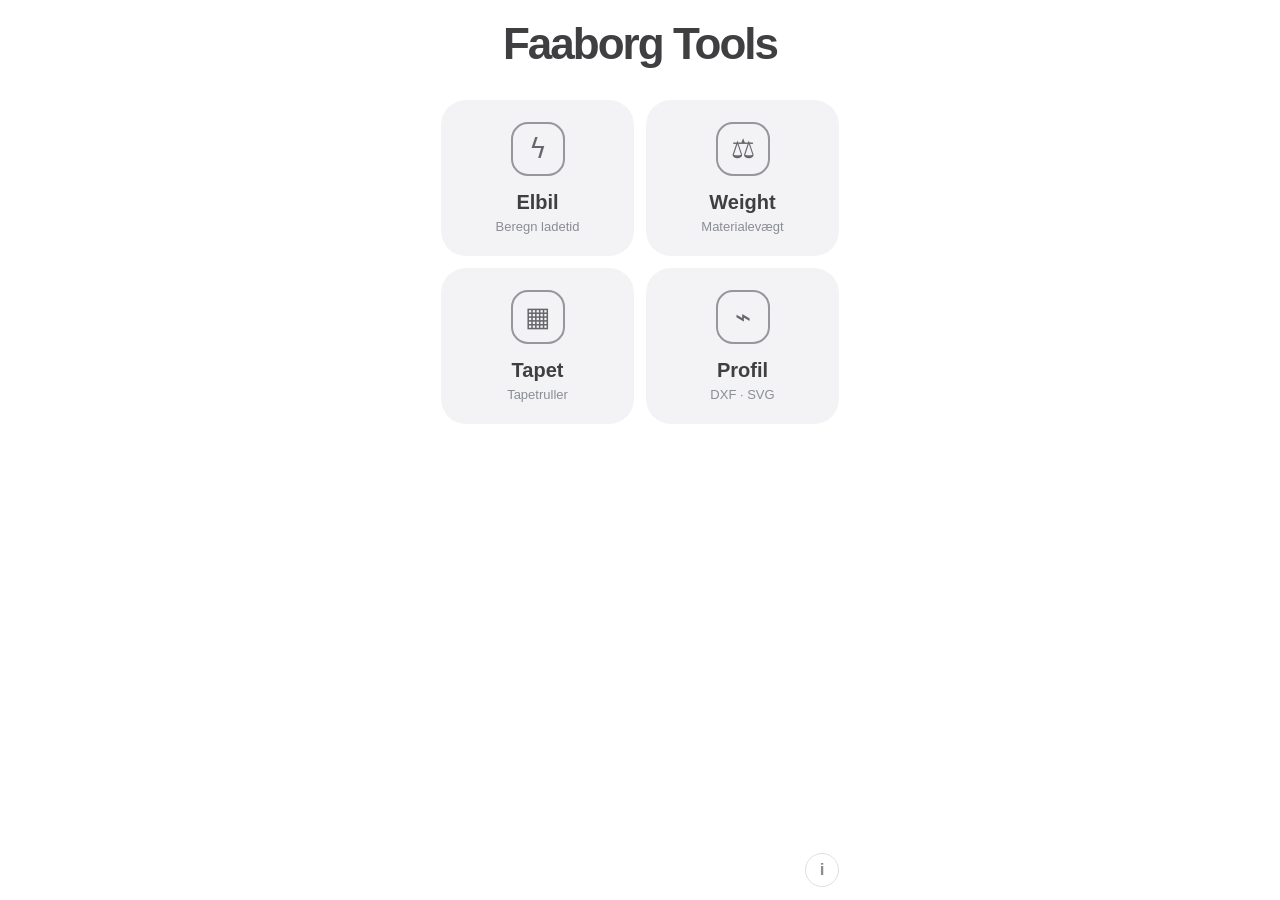
==== index.html @ 14fbc1d9 "Update index.html" ====
<!doctype html>
<html lang="da">
<head>
<meta charset="utf-8">
<meta name="viewport" content="width=device-width,initial-scale=1,viewport-fit=cover">
<meta name="theme-color" content="#ffffff">
<meta name="apple-mobile-web-app-capable" content="yes">
<meta name="apple-mobile-web-app-status-bar-style" content="default">
<meta name="apple-mobile-web-app-title" content="Faaborg Tools">
<link rel="manifest" href="./manifest.webmanifest">
<link rel="apple-touch-icon" href="./icons/icon-192.png">
<link rel="stylesheet" href="./assets/faaborg.css">
<title>Faaborg Tools</title>
<style>
.ft-home-header{margin-bottom:34px}
</style>
</head>
<body>
<main class="ft-app">
  <header class="ft-home-header">
    <h1 class="ft-home-title">Faaborg Tools</h1>
  </header>

  <section class="ft-grid">
    <a class="ft-tool" href="./elbil/">
      <div class="ft-tool-symbol">ϟ</div>
      <div class="ft-tool-name">Elbil</div>
      <div class="ft-tool-description">Beregn ladetid</div>
    </a>

    <a class="ft-tool" href="./weight/">
      <div class="ft-tool-symbol">⚖︎</div>
      <div class="ft-tool-name">Weight</div>
      <div class="ft-tool-description">Materialevægt</div>
    </a>

    <a class="ft-tool" href="./tapet/">
      <div class="ft-tool-symbol">▦</div>
      <div class="ft-tool-name">Tapet</div>
      <div class="ft-tool-description">Tapetruller</div>
    </a>

    <a class="ft-tool" href="./profil/">
      <div class="ft-tool-symbol">⌁</div>
      <div class="ft-tool-name">Profil</div>
      <div class="ft-tool-description">DXF · SVG</div>
    </a>
  </section>
</main>

<button class="ft-info" id="infoButton" type="button" aria-label="Information">i</button>

<dialog class="ft-dialog" id="infoDialog">
  <h2>Faaborg Tools</h2>
  <p>En samling fokuserede værktøjer udviklet til iPhone og computer.</p>
  <p>Version 1.1<br>Designed by Søren Faaborg</p>
  <button id="closeInfo" type="button">Luk</button>
</dialog>

<script src="./assets/faaborg.js"></script>
<script>
FaaborgTools.bindInfoDialog();
FaaborgTools.registerServiceWorker('./sw.js');
</script>
</body>
</html>
---- assets/faaborg.css ----
:root{
  --ft-bg:#ffffff;
  --ft-text:#3f3f42;
  --ft-muted:#8a8d93;
  --ft-card:#f3f3f5;
  --ft-line:#dedee3;
  --ft-active:#454548;
  --ft-radius:22px;
  --ft-gap:12px;
  --ft-max-width:430px;
}
*{box-sizing:border-box;-webkit-tap-highlight-color:transparent}
html,body{margin:0;min-height:100%;background:var(--ft-bg)}
body{
  color:var(--ft-text);
  font-family:-apple-system,BlinkMacSystemFont,"SF Pro Display","Segoe UI",sans-serif;
}
button,input,select{font:inherit;color:inherit}
.ft-app{
  width:min(100%,var(--ft-max-width));
  min-height:100dvh;
  margin:0 auto;
  padding:calc(env(safe-area-inset-top) + 22px) 16px calc(env(safe-area-inset-bottom) + 62px);
  position:relative;
}
.ft-result{text-align:center;padding:0 0 16px}
.ft-result-label{
  min-height:18px;
  color:var(--ft-muted);
  font-size:13px;
  font-weight:650;
  letter-spacing:.02em;
  text-transform:uppercase;
}
.ft-result-number{
  margin-top:4px;
  font-size:clamp(64px,19vw,92px);
  line-height:.94;
  font-weight:500;
  letter-spacing:-.065em;
  font-variant-numeric:tabular-nums;
}
.ft-result-unit{
  margin-top:5px;
  color:var(--ft-muted);
  font-size:18px;
  font-weight:600;
}
.ft-status{
  min-height:18px;
  margin-top:8px;
  color:var(--ft-muted);
  font-size:13px;
}
.ft-grid{
  display:grid;
  grid-template-columns:repeat(2,minmax(0,1fr));
  gap:var(--ft-gap);
}
.ft-card{
  min-width:0;
  min-height:88px;
  padding:11px 10px 9px;
  border-radius:var(--ft-radius);
  background:var(--ft-card);
  display:flex;
  flex-direction:column;
  align-items:center;
  justify-content:center;
  text-align:center;
}
.ft-card--wide{grid-column:1/-1}
.ft-label{
  display:block;
  margin-bottom:3px;
  color:var(--ft-muted);
  font-size:12px;
  font-weight:650;
}
.ft-input-line{
  width:100%;
  display:flex;
  align-items:baseline;
  justify-content:center;
}
.ft-input{
  width:100%;
  min-width:0;
  height:42px;
  padding:0;
  border:0;
  outline:0;
  background:transparent;
  text-align:center;
  font-size:28px;
  font-weight:500;
  font-variant-numeric:tabular-nums;
  -moz-appearance:textfield;
}
.ft-input::-webkit-outer-spin-button,
.ft-input::-webkit-inner-spin-button{-webkit-appearance:none;margin:0}
.ft-unit{
  flex:0 0 auto;
  margin-left:4px;
  color:var(--ft-muted);
  font-size:13px;
  font-weight:650;
}
.ft-select{
  width:100%;
  height:42px;
  border:0;
  outline:0;
  background:transparent;
  text-align:center;
  text-align-last:center;
  font-size:17px;
  font-weight:650;
  appearance:none;
  -webkit-appearance:none;
}
.ft-segmented{
  display:grid;
  gap:6px;
  margin-bottom:var(--ft-gap);
}
.ft-segmented button{
  min-width:0;
  height:42px;
  border:0;
  border-radius:13px;
  background:var(--ft-card);
  font-size:12px;
  font-weight:650;
}
.ft-segmented button.is-active{
  background:var(--ft-active);
  color:#fff;
}
.ft-info{
  position:fixed;
  right:max(16px,calc((100vw - var(--ft-max-width))/2 + 16px));
  bottom:calc(env(safe-area-inset-bottom) + 13px);
  width:34px;
  height:34px;
  padding:0;
  border:1px solid var(--ft-line);
  border-radius:50%;
  background:#fff;
  color:var(--ft-muted);
  font-size:17px;
  font-weight:650;
}
.ft-dialog{
  width:min(calc(100% - 32px),390px);
  border:0;
  border-radius:22px;
  padding:22px;
  color:var(--ft-text);
  box-shadow:0 18px 60px rgba(0,0,0,.2);
}
.ft-dialog::backdrop{background:rgba(0,0,0,.22)}
.ft-dialog h2{margin:0 0 12px;font-size:23px}
.ft-dialog p{margin:0 0 11px;color:#66666a;font-size:14px;line-height:1.45}
.ft-dialog button{
  width:100%;
  height:45px;
  margin-top:7px;
  border:0;
  border-radius:13px;
  background:var(--ft-active);
  color:#fff;
  font-weight:650;
}
.ft-home-header{text-align:center;margin-bottom:30px}
.ft-home-title{
  margin:0;
  font-size:44px;
  line-height:1;
  font-weight:700;
  letter-spacing:-.045em;
}
.ft-home-subtitle{margin-top:10px;color:var(--ft-muted);font-size:17px}
.ft-tool{
  min-height:156px;
  padding:18px 12px;
  border-radius:25px;
  background:var(--ft-card);
  color:var(--ft-text);
  text-decoration:none;
  display:flex;
  flex-direction:column;
  align-items:center;
  justify-content:center;
  text-align:center;
  transition:transform .12s ease,filter .12s ease;
}
.ft-tool:active{transform:scale(.97);filter:brightness(.98)}
.ft-tool-symbol{
  width:54px;
  height:54px;
  margin-bottom:15px;
  border:2px solid #96969c;
  border-radius:17px;
  display:grid;
  place-items:center;
  color:#66666b;
  font-size:27px;
  line-height:1;
}
.ft-tool-name{font-size:20px;font-weight:650}
.ft-tool-description{margin-top:5px;color:var(--ft-muted);font-size:13px}
@media(max-height:700px){
  .ft-app{padding-top:calc(env(safe-area-inset-top) + 10px)}
  .ft-result{padding-bottom:10px}
  .ft-result-number{font-size:58px}
  .ft-card{min-height:76px;padding:7px 9px 5px}
  .ft-input{height:38px;font-size:25px}
  .ft-home-header{margin-bottom:20px}
  .ft-home-title{font-size:37px}
  .ft-tool{min-height:128px}
}
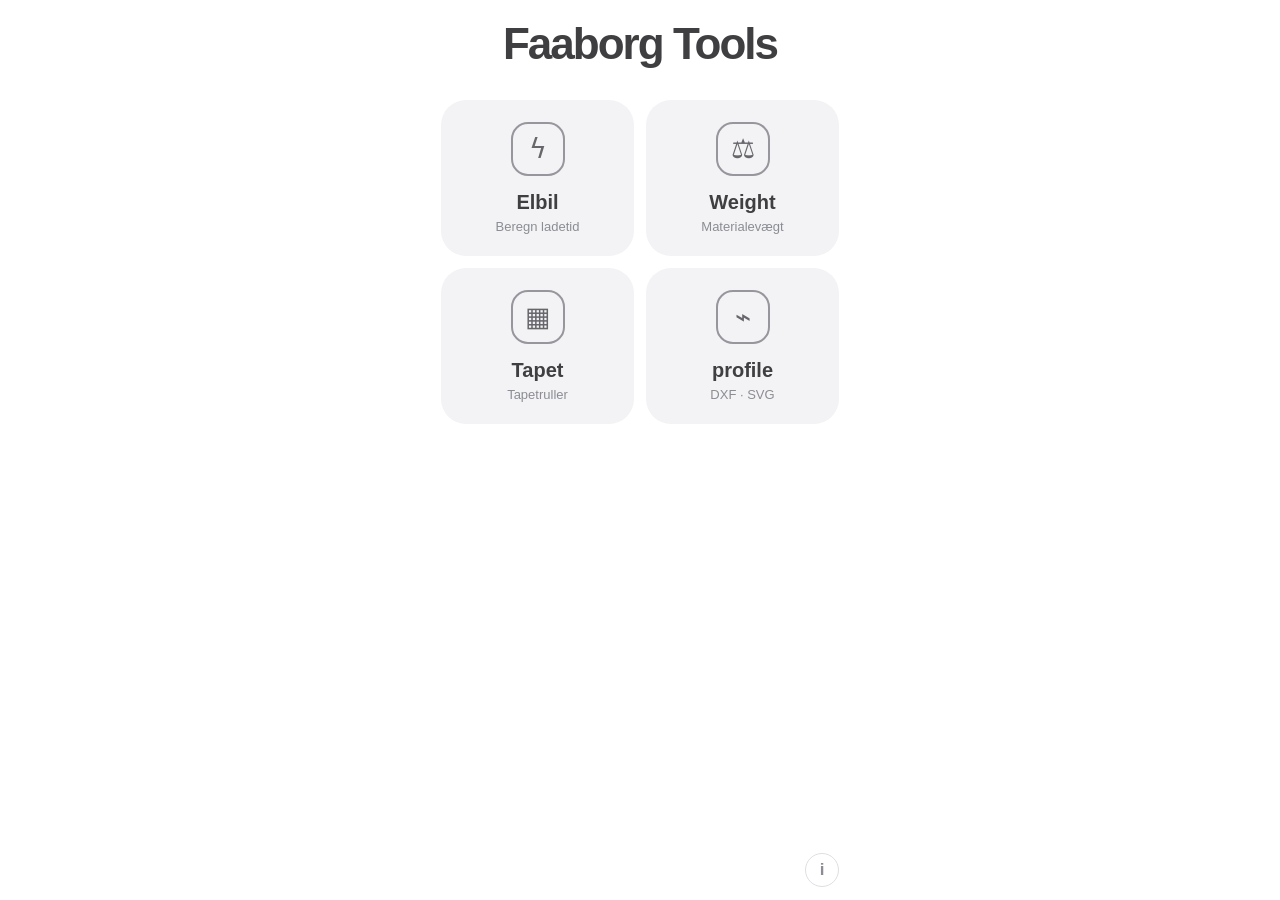
==== commit c5eab85a: "Rename profile folder and update homepage link" ====
--- a/index.html
+++ b/index.html
@@ -40,9 +40,9 @@
       <div class="ft-tool-description">Tapetruller</div>
     </a>
 
-    <a class="ft-tool" href="./profil/">
+    <a class="ft-tool" href="./profile/">
       <div class="ft-tool-symbol">⌁</div>
-      <div class="ft-tool-name">Profil</div>
+      <div class="ft-tool-name">profile</div>
       <div class="ft-tool-description">DXF · SVG</div>
     </a>
   </section>
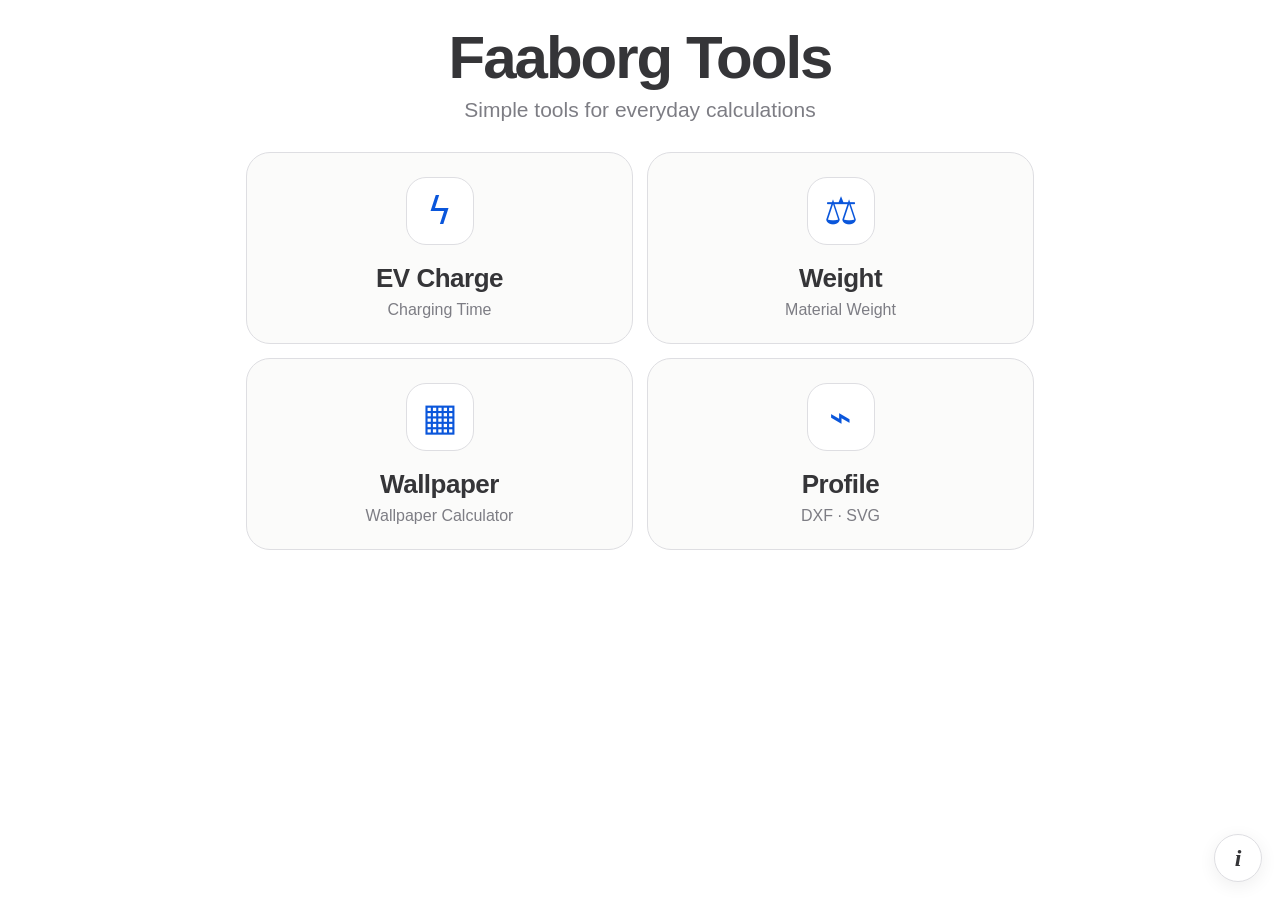
==== commit 55242441: "Rename app folders and update home page" ====
--- a/index.html
+++ b/index.html
@@ -1,5 +1,5 @@
 <!doctype html>
-<html lang="da">
+<html lang="en">
 <head>
 <meta charset="utf-8">
 <meta name="viewport" content="width=device-width,initial-scale=1,viewport-fit=cover">
@@ -9,40 +9,207 @@
 <meta name="apple-mobile-web-app-title" content="Faaborg Tools">
 <link rel="manifest" href="./manifest.webmanifest">
 <link rel="apple-touch-icon" href="./icons/icon-192.png">
-<link rel="stylesheet" href="./assets/faaborg.css">
 <title>Faaborg Tools</title>
+
 <style>
-.ft-home-header{margin-bottom:34px}
+:root{
+  --bg:#ffffff;
+  --panel:#f7f7f5;
+  --panel-2:#fbfbfa;
+  --text:#353538;
+  --muted:#7d7d84;
+  --line:#dedee2;
+  --blue:#0a56db;
+  --radius:24px;
+}
+
+*{box-sizing:border-box}
+
+html,body{
+  margin:0;
+  min-height:100%;
+  background:var(--bg);
+  color:var(--text);
+  font-family:-apple-system,BlinkMacSystemFont,"SF Pro Display","Segoe UI",sans-serif;
+}
+
+body{
+  min-height:100vh;
+  padding:
+    calc(18px + env(safe-area-inset-top))
+    0
+    calc(18px + env(safe-area-inset-bottom));
+}
+
+.ft-app{
+  width:min(100%,820px);
+  margin:0 auto;
+  padding:0 16px;
+}
+
+.ft-home-header{
+  position:relative;
+  text-align:center;
+  margin:10px 0 30px;
+}
+
+.ft-home-title{
+  margin:0;
+  font-size:clamp(40px,8vw,60px);
+  line-height:1;
+  letter-spacing:-2px;
+  font-weight:740;
+}
+
+.ft-home-subtitle{
+  margin:10px 0 0;
+  color:var(--muted);
+  font-size:clamp(16px,4vw,21px);
+}
+
+.ft-grid{
+  display:grid;
+  grid-template-columns:1fr 1fr;
+  gap:14px;
+}
+
+.ft-tool{
+  min-height:180px;
+  padding:24px 18px;
+  border:1px solid var(--line);
+  border-radius:var(--radius);
+  background:var(--panel-2);
+  color:var(--text);
+  text-decoration:none;
+  display:flex;
+  flex-direction:column;
+  align-items:center;
+  justify-content:center;
+  text-align:center;
+  transition:transform .15s ease, background .15s ease, box-shadow .15s ease;
+  -webkit-tap-highlight-color:transparent;
+}
+
+.ft-tool:active{
+  transform:scale(.985);
+  background:var(--panel);
+}
+
+.ft-tool-symbol{
+  width:68px;
+  height:68px;
+  margin-bottom:18px;
+  border-radius:20px;
+  background:#fff;
+  border:1px solid var(--line);
+  color:var(--blue);
+  display:flex;
+  align-items:center;
+  justify-content:center;
+  font-size:38px;
+  line-height:1;
+}
+
+.ft-tool-name{
+  font-size:26px;
+  font-weight:720;
+  letter-spacing:-.5px;
+}
+
+.ft-tool-description{
+  margin-top:7px;
+  color:var(--muted);
+  font-size:16px;
+}
+
+.ft-info{
+  position:fixed;
+  right:18px;
+  bottom:calc(18px + env(safe-area-inset-bottom));
+  width:48px;
+  height:48px;
+  border-radius:50%;
+  border:1px solid var(--line);
+  background:#fff;
+  color:var(--text);
+  font:italic 700 24px Georgia,serif;
+  box-shadow:0 4px 18px #0001;
+}
+
+.ft-dialog{
+  border:0;
+  border-radius:24px;
+  width:calc(100% - 32px);
+  max-width:520px;
+  padding:26px;
+}
+
+.ft-dialog::backdrop{
+  background:#0007;
+}
+
+.ft-dialog h2{
+  margin:0 0 12px;
+  font-size:28px;
+}
+
+.ft-dialog p{
+  color:#555;
+  line-height:1.5;
+}
+
+.ft-dialog button{
+  width:100%;
+  min-height:54px;
+  margin-top:12px;
+  border:0;
+  border-radius:16px;
+  background:var(--text);
+  color:#fff;
+  font-size:18px;
+  font-weight:700;
+}
+
+@media(max-width:600px){
+  .ft-app{padding:0 10px}
+  .ft-grid{gap:10px}
+  .ft-tool{min-height:155px;padding:20px 12px}
+  .ft-tool-symbol{width:58px;height:58px;font-size:32px;margin-bottom:14px}
+  .ft-tool-name{font-size:22px}
+  .ft-tool-description{font-size:14px}
+}
 </style>
 </head>
+
 <body>
 <main class="ft-app">
   <header class="ft-home-header">
     <h1 class="ft-home-title">Faaborg Tools</h1>
+    <p class="ft-home-subtitle">Simple tools for everyday calculations</p>
   </header>
 
   <section class="ft-grid">
-    <a class="ft-tool" href="./elbil/">
+    <a class="ft-tool" href="./ev-charge/">
       <div class="ft-tool-symbol">ϟ</div>
-      <div class="ft-tool-name">Elbil</div>
-      <div class="ft-tool-description">Beregn ladetid</div>
+      <div class="ft-tool-name">EV Charge</div>
+      <div class="ft-tool-description">Charging Time</div>
     </a>
 
     <a class="ft-tool" href="./weight/">
       <div class="ft-tool-symbol">⚖︎</div>
       <div class="ft-tool-name">Weight</div>
-      <div class="ft-tool-description">Materialevægt</div>
-    </a>
-
-    <a class="ft-tool" href="./tapet/">
+      <div class="ft-tool-description">Material Weight</div>
+    </a>
+
+    <a class="ft-tool" href="./wallpaper/">
       <div class="ft-tool-symbol">▦</div>
-      <div class="ft-tool-name">Tapet</div>
-      <div class="ft-tool-description">Tapetruller</div>
+      <div class="ft-tool-name">Wallpaper</div>
+      <div class="ft-tool-description">Wallpaper Calculator</div>
     </a>
 
     <a class="ft-tool" href="./profile/">
       <div class="ft-tool-symbol">⌁</div>
-      <div class="ft-tool-name">profile</div>
+      <div class="ft-tool-name">Profile</div>
       <div class="ft-tool-description">DXF · SVG</div>
     </a>
   </section>
@@ -52,15 +219,24 @@
 
 <dialog class="ft-dialog" id="infoDialog">
   <h2>Faaborg Tools</h2>
-  <p>En samling fokuserede værktøjer udviklet til iPhone og computer.</p>
-  <p>Version 1.1<br>Designed by Søren Faaborg</p>
-  <button id="closeInfo" type="button">Luk</button>
+  <p>A collection of focused tools designed for iPhone and desktop.</p>
+  <p>Version 1.2<br>Designed by Søren Faaborg</p>
+  <button id="closeInfo" type="button">Close</button>
 </dialog>
 
-<script src="./assets/faaborg.js"></script>
 <script>
-FaaborgTools.bindInfoDialog();
-FaaborgTools.registerServiceWorker('./sw.js');
+const infoButton = document.getElementById('infoButton');
+const infoDialog = document.getElementById('infoDialog');
+const closeInfo = document.getElementById('closeInfo');
+
+infoButton.addEventListener('click', () => infoDialog.showModal());
+closeInfo.addEventListener('click', () => infoDialog.close());
+
+if ('serviceWorker' in navigator) {
+  window.addEventListener('load', () => {
+    navigator.serviceWorker.register('./sw.js').catch(() => {});
+  });
+}
 </script>
 </body>
 </html>
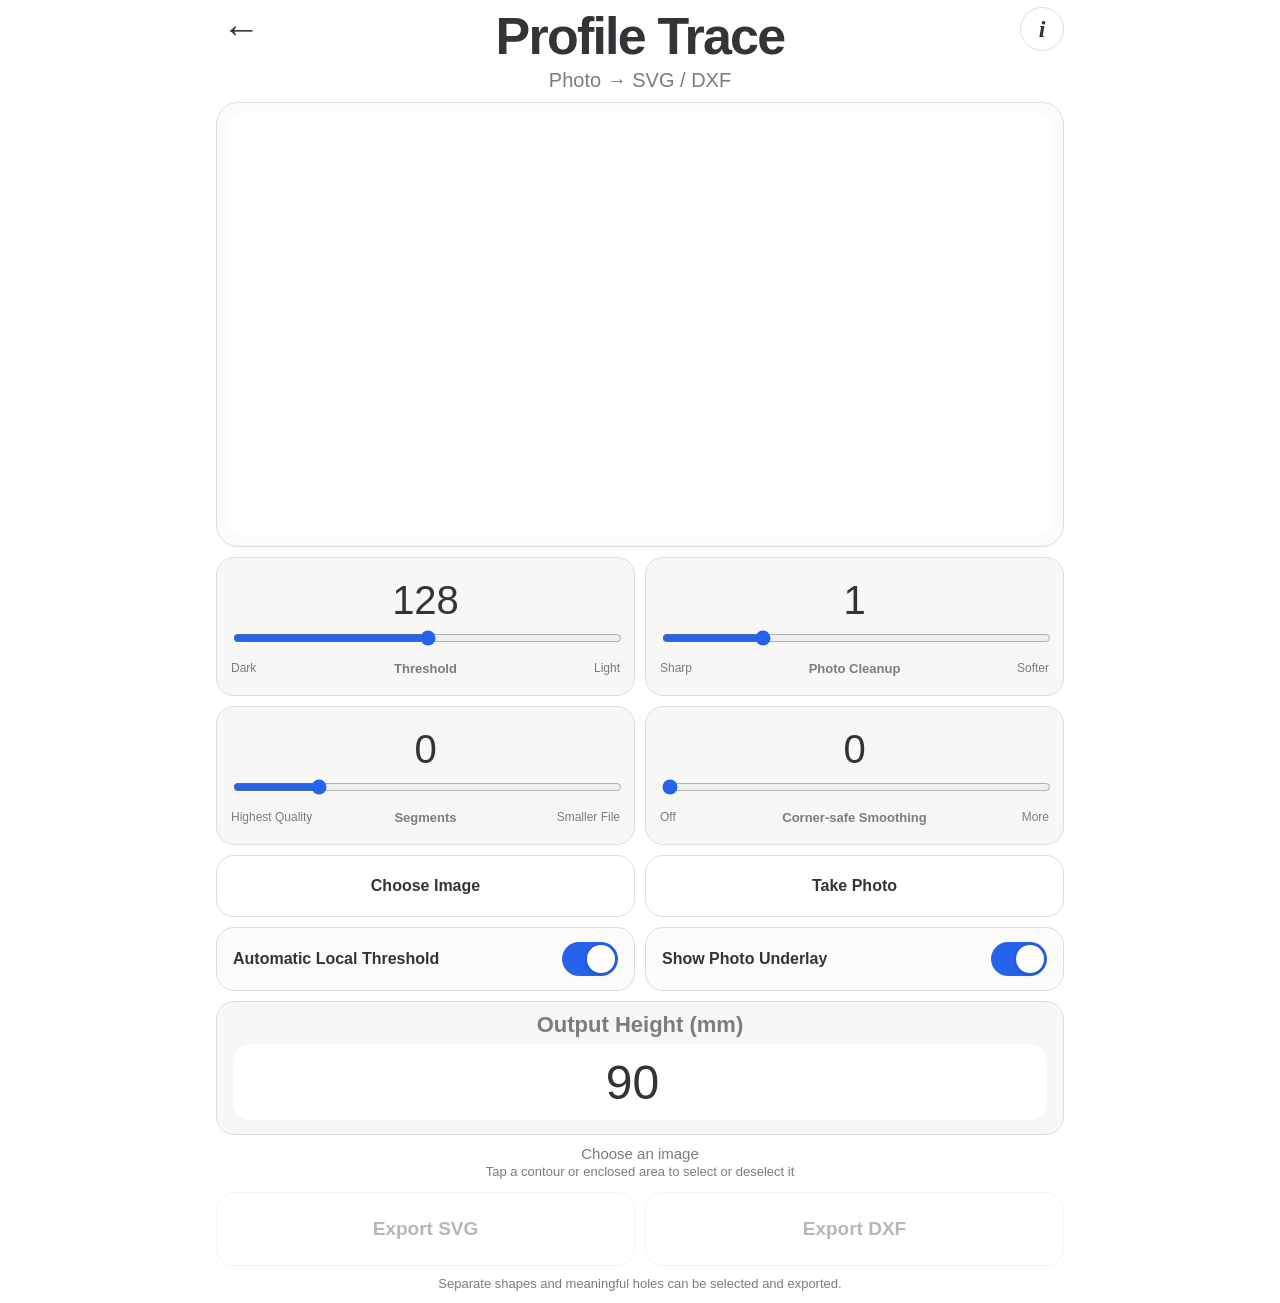
==== commit 80ec4927: "Perspective crop and new app icon" ====
--- a/index.html
+++ b/index.html
@@ -6,237 +6,817 @@
 <meta name="theme-color" content="#ffffff">
 <meta name="apple-mobile-web-app-capable" content="yes">
 <meta name="apple-mobile-web-app-status-bar-style" content="default">
-<meta name="apple-mobile-web-app-title" content="Faaborg Tools">
-<link rel="manifest" href="./manifest.webmanifest">
-<link rel="apple-touch-icon" href="./icons/icon-192.png">
-<title>Faaborg Tools</title>
-
+<meta name="apple-mobile-web-app-title" content="Profile Trace">
+<link rel="apple-touch-icon" sizes="180x180" href="apple-touch-icon.png">
+<link rel="icon" type="image/png" sizes="192x192" href="icon-192.png">
+<link rel="icon" type="image/png" sizes="512x512" href="icon-512.png">
+<link rel="manifest" href="manifest.webmanifest">
+<title>Profile Trace</title>
 <style>
-:root{
-  --bg:#ffffff;
-  --panel:#f7f7f5;
-  --panel-2:#fbfbfa;
-  --text:#353538;
-  --muted:#7d7d84;
-  --line:#dedee2;
-  --blue:#0a56db;
-  --radius:24px;
-}
-
+:root{--bg:#ffffff;--panel:#f7f7f6;--panel2:#fbfbfa;--text:#343438;--muted:#7b7b82;--line:#dddddf;--blue:#2563eb;--radius:22px}
 *{box-sizing:border-box}
-
-html,body{
-  margin:0;
-  min-height:100%;
-  background:var(--bg);
-  color:var(--text);
-  font-family:-apple-system,BlinkMacSystemFont,"SF Pro Display","Segoe UI",sans-serif;
-}
-
-body{
-  min-height:100vh;
-  padding:
-    calc(18px + env(safe-area-inset-top))
-    0
-    calc(18px + env(safe-area-inset-bottom));
-}
-
-.ft-app{
-  width:min(100%,820px);
-  margin:0 auto;
-  padding:0 16px;
-}
-
-.ft-home-header{
-  position:relative;
-  text-align:center;
-  margin:10px 0 30px;
-}
-
-.ft-home-title{
-  margin:0;
-  font-size:clamp(40px,8vw,60px);
-  line-height:1;
-  letter-spacing:-2px;
-  font-weight:740;
-}
-
-.ft-home-subtitle{
-  margin:10px 0 0;
-  color:var(--muted);
-  font-size:clamp(16px,4vw,21px);
-}
-
-.ft-grid{
-  display:grid;
-  grid-template-columns:1fr 1fr;
-  gap:14px;
-}
-
-.ft-tool{
-  min-height:180px;
-  padding:24px 18px;
-  border:1px solid var(--line);
-  border-radius:var(--radius);
-  background:var(--panel-2);
-  color:var(--text);
-  text-decoration:none;
-  display:flex;
-  flex-direction:column;
-  align-items:center;
-  justify-content:center;
-  text-align:center;
-  transition:transform .15s ease, background .15s ease, box-shadow .15s ease;
-  -webkit-tap-highlight-color:transparent;
-}
-
-.ft-tool:active{
-  transform:scale(.985);
-  background:var(--panel);
-}
-
-.ft-tool-symbol{
-  width:68px;
-  height:68px;
-  margin-bottom:18px;
-  border-radius:20px;
-  background:#fff;
-  border:1px solid var(--line);
-  color:var(--blue);
-  display:flex;
-  align-items:center;
-  justify-content:center;
-  font-size:38px;
-  line-height:1;
-}
-
-.ft-tool-name{
-  font-size:26px;
-  font-weight:720;
-  letter-spacing:-.5px;
-}
-
-.ft-tool-description{
-  margin-top:7px;
-  color:var(--muted);
-  font-size:16px;
-}
-
-.ft-info{
-  position:fixed;
-  right:18px;
-  bottom:calc(18px + env(safe-area-inset-bottom));
-  width:48px;
-  height:48px;
-  border-radius:50%;
-  border:1px solid var(--line);
-  background:#fff;
-  color:var(--text);
-  font:italic 700 24px Georgia,serif;
-  box-shadow:0 4px 18px #0001;
-}
-
-.ft-dialog{
-  border:0;
-  border-radius:24px;
-  width:calc(100% - 32px);
-  max-width:520px;
-  padding:26px;
-}
-
-.ft-dialog::backdrop{
-  background:#0007;
-}
-
-.ft-dialog h2{
-  margin:0 0 12px;
-  font-size:28px;
-}
-
-.ft-dialog p{
-  color:#555;
-  line-height:1.5;
-}
-
-.ft-dialog button{
-  width:100%;
-  min-height:54px;
-  margin-top:12px;
-  border:0;
-  border-radius:16px;
-  background:var(--text);
-  color:#fff;
-  font-size:18px;
-  font-weight:700;
-}
-
-@media(max-width:600px){
-  .ft-app{padding:0 10px}
-  .ft-grid{gap:10px}
-  .ft-tool{min-height:155px;padding:20px 12px}
-  .ft-tool-symbol{width:58px;height:58px;font-size:32px;margin-bottom:14px}
-  .ft-tool-name{font-size:22px}
-  .ft-tool-description{font-size:14px}
-}
+html,body{margin:0;background:var(--bg);color:var(--text);font-family:-apple-system,BlinkMacSystemFont,"SF Pro Display","Segoe UI",sans-serif}
+body{min-height:100vh;padding:calc(8px + env(safe-area-inset-top)) 0 calc(12px + env(safe-area-inset-bottom))}
+button,input{font:inherit}.app{width:min(100%,860px);margin:auto;padding:0 6px}
+.header{position:relative;text-align:center;margin:2px 0 10px}.header h1{margin:0;font-size:clamp(34px,7vw,52px);line-height:1;letter-spacing:-1.8px}.sub{margin:7px 0 0;color:var(--muted);font-size:clamp(15px,3.8vw,20px)}
+.back,.info{position:absolute;top:-3px;width:44px;height:44px;border:0;background:transparent;color:var(--text);cursor:pointer}.back{left:0;font-size:38px;line-height:1}.info{right:0;border:1px solid var(--line);border-radius:50%;background:#fff;font:italic 700 24px Georgia,serif}
+.preview{background:var(--panel2);border:1px solid var(--line);border-radius:var(--radius);padding:10px}
+canvas{display:block;width:100%;height:auto;max-height:47vh;object-fit:contain;background:#fff;border-radius:16px;touch-action:manipulation}
+.grid,.quick-row,.toggle-row,.mode-row,.export-row{display:grid;grid-template-columns:1fr 1fr;gap:10px;margin-top:10px}
+.card,.toggle-card,.mode,.quick,.export,.action,.height-card{border:1px solid var(--line);background:#fff;color:var(--text);border-radius:18px}
+.card{background:var(--panel);padding:14px 14px 12px;min-width:0}.card label{display:block;text-align:center;color:var(--muted);font-size:15px;font-weight:700;margin-top:4px}.value{text-align:center;font-size:40px;line-height:1;margin:8px 0 8px;font-variant-numeric:tabular-nums}
+input[type=range]{width:100%;accent-color:var(--blue)}.range-meta{display:grid;grid-template-columns:1fr auto 1fr;align-items:center;gap:6px;margin-top:5px;color:var(--muted);font-size:12px;line-height:1.15;min-height:28px}.range-meta span:first-child{text-align:left}.range-meta span:last-child{text-align:right}.range-meta strong{text-align:center;font-size:13px;font-weight:750;white-space:nowrap;color:var(--muted)}
+.quick,.mode,.export,.action{font-weight:750;cursor:pointer}.quick{min-height:62px;display:flex;align-items:center;justify-content:center}.quick input{display:none}.mode{min-height:58px}.mode.active{box-shadow:inset 0 0 0 2px var(--blue);color:var(--blue)}
+.toggle-card{background:var(--panel2);min-height:64px;padding:0 16px;display:grid;grid-template-columns:minmax(0,1fr) 56px;gap:12px;align-items:center;font-size:16px;font-weight:650}
+.switch{position:relative;width:56px;height:34px;justify-self:end}.switch input{position:absolute;opacity:0}.slider{position:absolute;inset:0;border-radius:999px;background:#e2e2e7}.slider:before{content:"";position:absolute;width:28px;height:28px;left:3px;top:3px;border-radius:50%;background:#fff;box-shadow:0 1px 5px #0003;transition:.2s}.switch input:checked + .slider{background:var(--blue)}.switch input:checked + .slider:before{transform:translateX(22px)}
+.height-card{margin-top:10px;background:var(--panel);padding:10px 16px 14px;text-align:center}.height-card label{display:block;color:var(--muted);font-size:22px;font-weight:750;margin-bottom:6px}.height-card input{width:100%;height:76px;border:0;border-radius:18px;background:#fff;color:var(--text);text-align:center;font-size:48px}
+.status{text-align:center;min-height:22px;padding-top:10px;color:var(--muted);font-size:15px;white-space:nowrap;overflow:hidden;text-overflow:ellipsis}.hint{text-align:center;min-height:18px;margin-top:2px;color:var(--muted);font-size:13px}
+.export{min-height:74px;font-size:19px}.export:disabled{opacity:.35;cursor:default}.foot{text-align:center;color:var(--muted);font-size:13px;margin:10px 8px 0}.engine-setting,.actions{display:none!important}
+.crop-overlay{position:fixed;inset:0;z-index:1000;background:#2a2a2c;display:none;flex-direction:column;padding:calc(10px + env(safe-area-inset-top)) 10px calc(10px + env(safe-area-inset-bottom))}.crop-overlay.open{display:flex}.crop-header{display:grid;grid-template-columns:88px 1fr 88px;align-items:center;gap:8px;color:#fff;min-height:52px}.crop-title{text-align:center;font-size:20px;font-weight:750}.crop-btn{min-height:44px;border:0;border-radius:14px;background:#2b2b2e;color:#fff;font-weight:700}.crop-btn.primary{background:var(--blue)}.crop-stage{position:relative;flex:1;min-height:0;display:flex;align-items:center;justify-content:center;overflow:hidden}.crop-stage canvas{max-width:100%;max-height:100%;width:auto;height:auto;border-radius:0;background:#000;touch-action:none}.crop-help{color:#d1d1d6;text-align:center;font-size:13px;padding:8px 4px 2px}.crop-footer{display:grid;grid-template-columns:1fr 1fr;gap:10px;padding-top:8px}.crop-footer .crop-btn{min-height:50px}
+dialog{border:0;border-radius:24px;width:calc(100% - 30px);max-width:560px;padding:24px}dialog::backdrop{background:#0007}dialog p{line-height:1.45;color:#555}.close{width:100%;min-height:54px;border:0;border-radius:16px;background:var(--text);color:#fff;font-size:18px;font-weight:700}
+@media(max-width:600px){canvas{max-height:46vh}.grid{gap:8px}.card{padding:12px 10px 10px}.value{font-size:36px}.range-meta{font-size:10px;gap:3px}.range-meta strong{font-size:11px}.height-card label{font-size:20px}.height-card input{font-size:46px}}
 </style>
 </head>
-
 <body>
-<main class="ft-app">
-  <header class="ft-home-header">
-    <h1 class="ft-home-title">Faaborg Tools</h1>
-    <p class="ft-home-subtitle">Simple tools for everyday calculations</p>
-  </header>
-
-  <section class="ft-grid">
-    <a class="ft-tool" href="./ev-charge/">
-      <div class="ft-tool-symbol">ϟ</div>
-      <div class="ft-tool-name">EV Charge</div>
-      <div class="ft-tool-description">Charging Time</div>
-    </a>
-
-    <a class="ft-tool" href="./weight/">
-      <div class="ft-tool-symbol">⚖︎</div>
-      <div class="ft-tool-name">Weight</div>
-      <div class="ft-tool-description">Material Weight</div>
-    </a>
-
-    <a class="ft-tool" href="./wallpaper/">
-      <div class="ft-tool-symbol">▦</div>
-      <div class="ft-tool-name">Wallpaper</div>
-      <div class="ft-tool-description">Wallpaper Calculator</div>
-    </a>
-
-    <a class="ft-tool" href="./profile/">
-      <div class="ft-tool-symbol">⌁</div>
-      <div class="ft-tool-name">Profile</div>
-      <div class="ft-tool-description">DXF · SVG</div>
-    </a>
-  </section>
+<main class="app">
+<header class="header"><button class="back" id="back" aria-label="Back">←</button><h1>Profile Trace</h1><p class="sub">Photo → SVG / DXF</p><button class="info" id="info" aria-label="Information">i</button></header>
+
+<section class="preview"><canvas id="canvas" width="900" height="650"></canvas></section>
+
+<section class="grid">
+  <div class="card"><div class="value" id="thresholdValue">128</div><input id="threshold" type="range" min="0" max="255" value="128"><div class="range-meta"><span>Dark</span><strong>Threshold</strong><span>Light</span></div></div>
+  <div class="card"><div class="value" id="blurValue">1</div><input id="blur" type="range" min="0" max="4" value="1"><div class="range-meta"><span>Sharp</span><strong>Photo Cleanup</strong><span>Softer</span></div></div>
+  <div class="card"><div class="value" id="detailValue">0</div><input id="detail" type="range" min="0" max="6" step="0.25" value="1.25"><div class="range-meta"><span>Highest Quality</span><strong>Segments</strong><span>Smaller File</span></div></div>
+  <div class="card"><div class="value" id="smoothValue">0</div><input id="smooth" type="range" min="0" max="3" value="0"><div class="range-meta"><span>Off</span><strong>Corner-safe Smoothing</strong><span>More</span></div></div>
+</section>
+
+<section class="quick-row">
+  <label class="quick" for="file"><input id="file" type="file" accept="image/*">Choose Image</label>
+  <label class="quick" for="camera"><input id="camera" type="file" accept="image/*" capture="environment">Take Photo</label>
+</section>
+
+<section class="toggle-row">
+  <label class="toggle-card"><span>Automatic Local Threshold</span><span class="switch"><input id="adaptive" type="checkbox" checked><span class="slider"></span></span></label>
+  <label class="toggle-card"><span>Show Photo Underlay</span><span class="switch"><input id="underlay" type="checkbox" checked><span class="slider"></span></span></label>
+</section>
+
+<section class="height-card"><label for="heightMm">Output Height (mm)</label><input id="heightMm" type="number" min="1" step="0.1" value="90" inputmode="decimal"></section>
+
+<div id="status" class="status">Choose an image</div>
+<div class="hint" id="hint">Tap a contour or enclosed area to select or deselect it</div>
+
+<div class="engine-setting"><input id="noise" type="range" min="0" max="3000" step="10" value="80"><span id="noiseValue">80</span><input id="invert" type="checkbox"><input id="ignoreBorder" type="checkbox" checked></div>
+<section class="actions"><button class="action" id="selectAll">Select All</button><button class="action" id="clearAll">Clear Selection</button></section>
+
+<section class="export-row"><button class="export" id="svg" disabled>Export SVG</button><button class="export" id="dxf" disabled>Export DXF</button></section>
+<p class="foot" id="foot">Separate shapes and meaningful holes can be selected and exported.</p>
 </main>
 
-<button class="ft-info" id="infoButton" type="button" aria-label="Information">i</button>
-
-<dialog class="ft-dialog" id="infoDialog">
-  <h2>Faaborg Tools</h2>
-  <p>A collection of focused tools designed for iPhone and desktop.</p>
-  <p>Version 1.2<br>Designed by Søren Faaborg</p>
-  <button id="closeInfo" type="button">Close</button>
+<section class="crop-overlay" id="cropOverlay" aria-hidden="true">
+  <div class="crop-header"><button class="crop-btn" id="cropCancel">Cancel</button><div class="crop-title">Crop Photo</div><button class="crop-btn primary" id="cropUse">Use Photo</button></div>
+  <div class="crop-stage" id="cropStage"><canvas id="cropCanvas" width="900" height="650"></canvas></div>
+  <div class="crop-help">Place the four corners on the object. Perspective is corrected automatically.</div>
+  <div class="crop-footer"><button class="crop-btn" id="cropReset">Reset</button><button class="crop-btn primary" id="cropUseBottom">Use Photo</button></div>
+</section>
+
+<dialog id="dialog">
+  <h2>Profile Trace</h2>
+  <p>The app extracts multiple closed contours from the cropped photograph. Tap a contour or its enclosed area to include or exclude it.</p>
+  <p>Place the four crop points on the object's corners. The app corrects perspective before tracing. Enter the object's measured height before export.</p>
+  <button class="close" id="close">Close</button>
 </dialog>
 
 <script>
-const infoButton = document.getElementById('infoButton');
-const infoDialog = document.getElementById('infoDialog');
-const closeInfo = document.getElementById('closeInfo');
-
-infoButton.addEventListener('click', () => infoDialog.showModal());
-closeInfo.addEventListener('click', () => infoDialog.close());
-
-if ('serviceWorker' in navigator) {
-  window.addEventListener('load', () => {
-    navigator.serviceWorker.register('./sw.js').catch(() => {});
+'use strict';
+
+const $ = id => document.getElementById(id);
+const E = {
+  file:$('file'), camera:$('camera'), canvas:$('canvas'), status:$('status'),
+  threshold:$('threshold'), blur:$('blur'), noise:$('noise'), detail:$('detail'),
+  smooth:$('smooth'), height:$('heightMm'), adaptive:$('adaptive'), invert:$('invert'),
+  ignoreBorder:$('ignoreBorder'), underlay:$('underlay'), svg:$('svg'), dxf:$('dxf')
+};
+const ctx = E.canvas.getContext('2d', {willReadFrequently:true});
+const cropCanvas = $('cropCanvas');
+const cropCtx = cropCanvas.getContext('2d');
+
+let pendingSource = null;
+let pendingWidth = 0;
+let pendingHeight = 0;
+let cropQuad = []; // top-left, top-right, bottom-right, bottom-left
+let cropDrag = null;
+let cropPointerId = null;
+
+let source = null;
+let sourceWidth = 0;
+let sourceHeight = 0;
+const mode = 'trace';
+let contours = [];
+let selected = new Set();
+let processingMask = null;
+let grayImage = null;
+let localThreshold = null;
+let currentW = 0;
+let currentH = 0;
+let processTimer = 0;
+let processGeneration = 0;
+let seedPoint = null;
+let ignoreClickUntil = 0;
+
+const DIRS = [[1,0],[0,1],[-1,0],[0,-1]];
+const DIR_BITS = [1,2,4,8];
+const RIGHT_TURN_PRIORITY = [1,0,3,2];
+
+function loadSetting(id, fallback) {
+  const v = localStorage.getItem('profileTrace.' + id);
+  return v === null ? fallback : v;
+}
+function saveSetting(id, value) {
+  try { localStorage.setItem('profileTrace.' + id, String(value)); } catch (_) {}
+}
+function restoreSettings() {
+  ['threshold','blur','noise','detail','smooth','heightMm'].forEach(id => {
+    const el = $(id);
+    el.value = loadSetting(id, el.value);
   });
-}
+  ['adaptive','invert','ignoreBorder','underlay'].forEach(id => {
+    const el = $(id);
+    el.checked = loadSetting(id, el.checked ? '1' : '0') === '1';
+  });
+}
+function updateLabels() {
+  $('thresholdValue').textContent = E.threshold.value;
+  $('blurValue').textContent = E.blur.value;
+  $('noiseValue').textContent = E.noise.value;
+  $('smoothValue').textContent = E.smooth.value;
+}
+function persistControls() {
+  ['threshold','blur','noise','detail','smooth'].forEach(id => saveSetting(id, $(id).value));
+  ['adaptive','invert','ignoreBorder','underlay'].forEach(id => saveSetting(id, $(id).checked ? 1 : 0));
+}
+function queueProcess() {
+  updateLabels();
+  persistControls();
+  clearTimeout(processTimer);
+  processTimer = setTimeout(processImage, 140);
+}
+[E.threshold,E.blur,E.noise,E.detail,E.smooth,E.adaptive,E.invert,E.ignoreBorder].forEach(el => el.addEventListener('input', queueProcess));
+E.underlay.addEventListener('input', () => { persistControls(); draw(); });
+E.height.addEventListener('input', () => saveSetting('heightMm', E.height.value));
+E.height.addEventListener('focus', e => e.target.select());
+E.height.addEventListener('click', e => e.target.select());
+
+function applyModeUI() {
+  $('hint').textContent = 'Tap a contour or enclosed area to select or deselect it';
+  $('foot').textContent = 'Separate shapes and meaningful holes can be selected and exported.';
+}
+
+async function decodeImageFile(file) {
+  if ('createImageBitmap' in window) {
+    try { return await createImageBitmap(file, {imageOrientation:'from-image'}); }
+    catch (_) { return await createImageBitmap(file); }
+  }
+  const url=URL.createObjectURL(file);
+  return await new Promise((resolve,reject)=>{
+    const img=new Image();
+    img.onload=()=>{URL.revokeObjectURL(url);resolve(img)};
+    img.onerror=()=>{URL.revokeObjectURL(url);reject(new Error('Image load failed'))};
+    img.src=url;
+  });
+}
+function pendingSize(img){return {w:img.naturalWidth||img.width,h:img.naturalHeight||img.height};}
+function fitCropCanvas(){
+  if(!pendingSource)return;
+  const stage=$('cropStage').getBoundingClientRect();
+  const maxW=Math.max(280,stage.width),maxH=Math.max(280,stage.height);
+  const scale=Math.min(maxW/pendingWidth,maxH/pendingHeight,1);
+  cropCanvas.width=Math.max(2,Math.round(pendingWidth*scale));
+  cropCanvas.height=Math.max(2,Math.round(pendingHeight*scale));
+  resetCropRect();
+}
+function resetCropRect(){
+  const m=Math.max(18,Math.round(Math.min(cropCanvas.width,cropCanvas.height)*0.045));
+  cropQuad=[
+    {x:m,y:m},
+    {x:cropCanvas.width-m,y:m},
+    {x:cropCanvas.width-m,y:cropCanvas.height-m},
+    {x:m,y:cropCanvas.height-m}
+  ];
+  drawCrop();
+}
+function drawLine(a,b){cropCtx.beginPath();cropCtx.moveTo(a.x,a.y);cropCtx.lineTo(b.x,b.y);cropCtx.stroke()}
+function lerpPoint(a,b,t){return{x:a.x+(b.x-a.x)*t,y:a.y+(b.y-a.y)*t}}
+function drawCrop(){
+  if(!pendingSource)return;
+  const w=cropCanvas.width,h=cropCanvas.height;
+  cropCtx.clearRect(0,0,w,h);
+  cropCtx.drawImage(pendingSource,0,0,w,h);
+  // A light veil outside the selected quadrilateral; inside remains at full brightness.
+  cropCtx.save();
+  cropCtx.fillStyle='rgba(0,0,0,.28)';cropCtx.fillRect(0,0,w,h);
+  cropCtx.beginPath();cropCtx.moveTo(cropQuad[0].x,cropQuad[0].y);
+  for(let i=1;i<4;i++)cropCtx.lineTo(cropQuad[i].x,cropQuad[i].y);
+  cropCtx.closePath();cropCtx.clip();cropCtx.drawImage(pendingSource,0,0,w,h);cropCtx.restore();
+  cropCtx.save();
+  cropCtx.strokeStyle='#fff';cropCtx.lineWidth=Math.max(2,w/420);cropCtx.lineJoin='round';
+  cropCtx.beginPath();cropCtx.moveTo(cropQuad[0].x,cropQuad[0].y);for(let i=1;i<4;i++)cropCtx.lineTo(cropQuad[i].x,cropQuad[i].y);cropCtx.closePath();cropCtx.stroke();
+  cropCtx.strokeStyle='rgba(255,255,255,.72)';cropCtx.lineWidth=1;
+  for(let t=1/3;t<1;t+=1/3){drawLine(lerpPoint(cropQuad[0],cropQuad[3],t),lerpPoint(cropQuad[1],cropQuad[2],t));drawLine(lerpPoint(cropQuad[0],cropQuad[1],t),lerpPoint(cropQuad[3],cropQuad[2],t));}
+  const r=Math.max(9,w/75);cropCtx.fillStyle='#fff';cropCtx.strokeStyle='rgba(0,0,0,.25)';cropCtx.lineWidth=1;
+  cropQuad.forEach(p=>{cropCtx.beginPath();cropCtx.arc(p.x,p.y,r,0,Math.PI*2);cropCtx.fill();cropCtx.stroke()});
+  cropCtx.restore();
+}
+function cropCanvasPoint(e){
+  const r=cropCanvas.getBoundingClientRect();
+  return {x:(e.clientX-r.left)*cropCanvas.width/r.width,y:(e.clientY-r.top)*cropCanvas.height/r.height};
+}
+function pointInQuad(p,q){
+  let sign=0;
+  for(let i=0;i<4;i++){const a=q[i],b=q[(i+1)%4],c=(b.x-a.x)*(p.y-a.y)-(b.y-a.y)*(p.x-a.x);if(Math.abs(c)<1e-6)continue;const s=Math.sign(c);if(!sign)sign=s;else if(s!==sign)return false;}
+  return true;
+}
+function quadArea(q){let a=0;for(let i=0;i<4;i++){const p=q[i],n=q[(i+1)%4];a+=p.x*n.y-n.x*p.y}return a/2}
+function orient(a,b,c){return (b.x-a.x)*(c.y-a.y)-(b.y-a.y)*(c.x-a.x)}
+function segmentsCross(a,b,c,d){const o1=orient(a,b,c),o2=orient(a,b,d),o3=orient(c,d,a),o4=orient(c,d,b);return o1*o2<0&&o3*o4<0}
+function quadValid(q){
+  if(Math.abs(quadArea(q))<Math.max(2500,cropCanvas.width*cropCanvas.height*.015))return false;
+  if(segmentsCross(q[0],q[1],q[2],q[3])||segmentsCross(q[1],q[2],q[3],q[0]))return false;
+  const signs=[];for(let i=0;i<4;i++)signs.push(Math.sign(orient(q[i],q[(i+1)%4],q[(i+2)%4])));
+  return signs.every(v=>v===signs[0]&&v!==0);
+}
+function cropHit(p){
+  const hr=Math.max(28,cropCanvas.width/26);
+  for(let i=0;i<4;i++)if(Math.hypot(p.x-cropQuad[i].x,p.y-cropQuad[i].y)<=hr)return i;
+  return pointInQuad(p,cropQuad)?'move':null;
+}
+function clampPoint(p){return{x:Math.max(0,Math.min(cropCanvas.width,p.x)),y:Math.max(0,Math.min(cropCanvas.height,p.y))}}
+cropCanvas.addEventListener('pointerdown',e=>{
+  if(cropPointerId!==null)return;
+  const p=cropCanvasPoint(e),kind=cropHit(p);if(kind===null)return;
+  cropPointerId=e.pointerId;cropCanvas.setPointerCapture(e.pointerId);cropDrag={kind,start:p,quad:cropQuad.map(v=>({...v}))};e.preventDefault();
+});
+cropCanvas.addEventListener('pointermove',e=>{
+  if(!cropDrag||e.pointerId!==cropPointerId)return;
+  const p=cropCanvasPoint(e),dx=p.x-cropDrag.start.x,dy=p.y-cropDrag.start.y;let q=cropDrag.quad.map(v=>({...v}));
+  if(cropDrag.kind==='move'){
+    const minX=Math.min(...q.map(v=>v.x)),maxX=Math.max(...q.map(v=>v.x)),minY=Math.min(...q.map(v=>v.y)),maxY=Math.max(...q.map(v=>v.y));
+    const cdx=Math.max(-minX,Math.min(dx,cropCanvas.width-maxX)),cdy=Math.max(-minY,Math.min(dy,cropCanvas.height-maxY));q=q.map(v=>({x:v.x+cdx,y:v.y+cdy}));
+  }else q[cropDrag.kind]=clampPoint({x:q[cropDrag.kind].x+dx,y:q[cropDrag.kind].y+dy});
+  if(quadValid(q)){cropQuad=q;drawCrop()}e.preventDefault();
+});
+function endCropPointer(e){if(e.pointerId!==cropPointerId)return;cropDrag=null;cropPointerId=null;}
+cropCanvas.addEventListener('pointerup',endCropPointer);cropCanvas.addEventListener('pointercancel',endCropPointer);
+function openCropper(img){
+  pendingSource=img;const size=pendingSize(img);pendingWidth=size.w;pendingHeight=size.h;
+  $('cropOverlay').classList.add('open');$('cropOverlay').setAttribute('aria-hidden','false');document.body.style.overflow='hidden';requestAnimationFrame(fitCropCanvas);
+}
+function closeCropper(discard=true){
+  $('cropOverlay').classList.remove('open');$('cropOverlay').setAttribute('aria-hidden','true');document.body.style.overflow='';
+  if(discard&&pendingSource&&pendingSource!==source&&typeof pendingSource.close==='function')pendingSource.close();pendingSource=null;
+}
+function solveLinear(A,b){
+  const n=b.length;A=A.map(r=>r.slice());b=b.slice();
+  for(let i=0;i<n;i++){let pivot=i;for(let r=i+1;r<n;r++)if(Math.abs(A[r][i])>Math.abs(A[pivot][i]))pivot=r;if(Math.abs(A[pivot][i])<1e-12)throw new Error('Perspective transform failed');[A[i],A[pivot]]=[A[pivot],A[i]];[b[i],b[pivot]]=[b[pivot],b[i]];const d=A[i][i];for(let c=i;c<n;c++)A[i][c]/=d;b[i]/=d;for(let r=0;r<n;r++){if(r===i)continue;const f=A[r][i];if(!f)continue;for(let c=i;c<n;c++)A[r][c]-=f*A[i][c];b[r]-=f*b[i];}}
+  return b;
+}
+function homographyFromRectToQuad(w,h,q){
+  const src=[{x:0,y:0},{x:w-1,y:0},{x:w-1,y:h-1},{x:0,y:h-1}],A=[],b=[];
+  for(let i=0;i<4;i++){const x=src[i].x,y=src[i].y,u=q[i].x,v=q[i].y;A.push([x,y,1,0,0,0,-u*x,-u*y]);b.push(u);A.push([0,0,0,x,y,1,-v*x,-v*y]);b.push(v)}
+  const m=solveLinear(A,b);return[m[0],m[1],m[2],m[3],m[4],m[5],m[6],m[7],1];
+}
+function mapH(H,x,y){const d=H[6]*x+H[7]*y+H[8];return{x:(H[0]*x+H[1]*y+H[2])/d,y:(H[3]*x+H[4]*y+H[5])/d}}
+async function useCrop(){
+  if(!pendingSource)return;
+  E.status.textContent='Correcting perspective…';
+  await new Promise(r=>setTimeout(r,20));
+  const sx=pendingWidth/cropCanvas.width,sy=pendingHeight/cropCanvas.height;
+  const q=cropQuad.map(p=>({x:p.x*sx,y:p.y*sy}));
+  const top=Math.hypot(q[1].x-q[0].x,q[1].y-q[0].y),bottom=Math.hypot(q[2].x-q[3].x,q[2].y-q[3].y),left=Math.hypot(q[3].x-q[0].x,q[3].y-q[0].y),right=Math.hypot(q[2].x-q[1].x,q[2].y-q[1].y);
+  let outW=Math.max(2,Math.round((top+bottom)/2)),outH=Math.max(2,Math.round((left+right)/2));
+  const maxOut=1400,sc=Math.min(1,maxOut/Math.max(outW,outH));outW=Math.max(2,Math.round(outW*sc));outH=Math.max(2,Math.round(outH*sc));
+  const srcCanvas=document.createElement('canvas');srcCanvas.width=pendingWidth;srcCanvas.height=pendingHeight;const sctx=srcCanvas.getContext('2d',{willReadFrequently:true});sctx.drawImage(pendingSource,0,0,pendingWidth,pendingHeight);const srcData=sctx.getImageData(0,0,pendingWidth,pendingHeight).data;
+  const out=document.createElement('canvas');out.width=outW;out.height=outH;const octx=out.getContext('2d');const image=octx.createImageData(outW,outH),dst=image.data,H=homographyFromRectToQuad(outW,outH,q);
+  for(let y=0;y<outH;y++)for(let x=0;x<outW;x++){
+    const p=mapH(H,x,y),ix=Math.max(0,Math.min(pendingWidth-1,Math.round(p.x))),iy=Math.max(0,Math.min(pendingHeight-1,Math.round(p.y))),si=(iy*pendingWidth+ix)*4,di=(y*outW+x)*4;dst[di]=srcData[si];dst[di+1]=srcData[si+1];dst[di+2]=srcData[si+2];dst[di+3]=255;
+  }
+  octx.putImageData(image,0,0);
+  let cropped;if('createImageBitmap' in window)cropped=await createImageBitmap(out);else{const img=new Image();img.src=out.toDataURL('image/jpeg',.94);await img.decode();cropped=img;}
+  if(source&&typeof source.close==='function')source.close();if(pendingSource&&pendingSource!==source&&typeof pendingSource.close==='function')pendingSource.close();
+  source=cropped;sourceWidth=outW;sourceHeight=outH;pendingSource=null;closeCropper(false);selected.clear();seedPoint=null;await processImage();
+}
+async function openFile(file) {
+  if (!file) return;
+  E.status.textContent='Opening image…';selected.clear();seedPoint=null;
+  try { const img=await decodeImageFile(file);openCropper(img); }
+  catch(err){console.error(err);E.status.textContent='The image could not be opened.';}
+  finally{E.file.value='';E.camera.value='';}
+}
+E.file.onchange=e=>openFile(e.target.files&&e.target.files[0]);
+E.camera.onchange=e=>openFile(e.target.files&&e.target.files[0]);
+$('cropReset').onclick=resetCropRect;
+$('cropCancel').onclick=()=>{closeCropper(true);E.status.textContent=source?'Image unchanged':'Choose an image';};
+$('cropUse').onclick=useCrop;$('cropUseBottom').onclick=useCrop;
+window.addEventListener('resize',()=>{if($('cropOverlay').classList.contains('open'))fitCropCanvas();});
+
+function grayscale(data) {
+  const out = new Uint8Array(data.length >>> 2);
+  for (let i=0,j=0; i<data.length; i+=4,j++) {
+    out[j] = Math.round(0.2126*data[i] + 0.7152*data[i+1] + 0.0722*data[i+2]);
+  }
+  return out;
+}
+function boxBlur(src,w,h,r) {
+  if (r < 1) return src.slice();
+  const tmp = new Uint16Array(src.length);
+  const out = new Uint8Array(src.length);
+  const n = r*2+1;
+  for (let y=0;y<h;y++) {
+    let sum=0;
+    for (let x=-r;x<=r;x++) sum += src[y*w + Math.max(0,Math.min(w-1,x))];
+    for (let x=0;x<w;x++) {
+      tmp[y*w+x] = Math.round(sum/n);
+      sum += src[y*w+Math.min(w-1,x+r+1)] - src[y*w+Math.max(0,x-r)];
+    }
+  }
+  for (let x=0;x<w;x++) {
+    let sum=0;
+    for (let y=-r;y<=r;y++) sum += tmp[Math.max(0,Math.min(h-1,y))*w+x];
+    for (let y=0;y<h;y++) {
+      out[y*w+x] = Math.round(sum/n);
+      sum += tmp[Math.min(h-1,y+r+1)*w+x] - tmp[Math.max(0,y-r)*w+x];
+    }
+  }
+  return out;
+}
+function otsuThreshold(gray) {
+  const hist = new Uint32Array(256);
+  for (let i=0;i<gray.length;i++) hist[gray[i]]++;
+  let total=gray.length,sum=0;
+  for (let i=0;i<256;i++) sum += i*hist[i];
+  let sumB=0,wB=0,best=0,maxVar=-1;
+  for (let t=0;t<256;t++) {
+    wB += hist[t];
+    if (!wB) continue;
+    const wF = total-wB;
+    if (!wF) break;
+    sumB += t*hist[t];
+    const mB=sumB/wB,mF=(sum-sumB)/wF;
+    const between=wB*wF*(mB-mF)*(mB-mF);
+    if (between>maxVar) { maxVar=between; best=t; }
+  }
+  return best;
+}
+function buildLocalThreshold(gray,w,h,r,bias) {
+  const stride=w+1;
+  const integral=new Uint32Array((w+1)*(h+1));
+  for (let y=1;y<=h;y++) {
+    let row=0;
+    for (let x=1;x<=w;x++) {
+      row += gray[(y-1)*w+(x-1)];
+      integral[y*stride+x] = integral[(y-1)*stride+x] + row;
+    }
+  }
+  const out=new Uint8Array(w*h);
+  for (let y=0;y<h;y++) {
+    const y0=Math.max(0,y-r), y1=Math.min(h-1,y+r);
+    for (let x=0;x<w;x++) {
+      const x0=Math.max(0,x-r), x1=Math.min(w-1,x+r);
+      const A=integral[y0*stride+x0], B=integral[y0*stride+x1+1];
+      const C=integral[(y1+1)*stride+x0], D=integral[(y1+1)*stride+x1+1];
+      out[y*w+x]=Math.max(0,Math.min(255,Math.round((D-B-C+A)/((x1-x0+1)*(y1-y0+1)) + bias)));
+    }
+  }
+  return out;
+}
+function makeMask(gray,w,h,light) {
+  const mask=new Uint8Array(w*h);
+  const useAdaptive=E.adaptive.checked;
+  const global=Number(E.threshold.value);
+  if (useAdaptive) {
+    const auto=otsuThreshold(gray);
+    const bias=(global-128)*0.22 + (auto-128)*0.08;
+    localThreshold=buildLocalThreshold(gray,w,h,Math.max(10,Math.round(Math.min(w,h)*0.035)),bias);
+    for (let i=0;i<mask.length;i++) mask[i] = light ? (gray[i]>=localThreshold[i]?1:0) : (gray[i]<localThreshold[i]?1:0);
+  } else {
+    localThreshold=null;
+    for (let i=0;i<mask.length;i++) mask[i] = light ? (gray[i]>=global?1:0) : (gray[i]<global?1:0);
+  }
+  return mask;
+}
+function morphology(mask,w,h,kind,passes) {
+  let src=mask;
+  for (let pass=0;pass<passes;pass++) {
+    const out=new Uint8Array(src.length);
+    for (let y=1;y<h-1;y++) for (let x=1;x<w-1;x++) {
+      let count=0;
+      const i=y*w+x;
+      for (let yy=-1;yy<=1;yy++) for (let xx=-1;xx<=1;xx++) count += src[i+yy*w+xx];
+      out[i] = kind==='close' ? (count>=4?1:0) : (count>=6?1:0);
+    }
+    src=out;
+  }
+  return src;
+}
+function labelComponents(mask,w,h) {
+  const labels=new Int32Array(mask.length);
+  labels.fill(-1);
+  const components=[];
+  const qx=new Int32Array(mask.length);
+  const qy=new Int32Array(mask.length);
+  let label=0;
+  for (let y=0;y<h;y++) for (let x=0;x<w;x++) {
+    const start=y*w+x;
+    if (!mask[start] || labels[start]!==-1) continue;
+    let head=0,tail=0,area=0,minX=x,maxX=x,minY=y,maxY=y,touches=false;
+    qx[tail]=x; qy[tail]=y; tail++; labels[start]=label;
+    while (head<tail) {
+      const cx=qx[head], cy=qy[head]; head++; area++;
+      if (cx<minX)minX=cx;if(cx>maxX)maxX=cx;if(cy<minY)minY=cy;if(cy>maxY)maxY=cy;
+      if (cx===0||cy===0||cx===w-1||cy===h-1) touches=true;
+      const nbs=[[cx+1,cy],[cx-1,cy],[cx,cy+1],[cx,cy-1]];
+      for (let k=0;k<4;k++) {
+        const nx=nbs[k][0],ny=nbs[k][1];
+        if (nx<0||ny<0||nx>=w||ny>=h) continue;
+        const ni=ny*w+nx;
+        if (mask[ni] && labels[ni]===-1) { labels[ni]=label; qx[tail]=nx; qy[tail]=ny; tail++; }
+      }
+    }
+    components.push({label,area,minX,maxX,minY,maxY,touchesBorder:touches});
+    label++;
+  }
+  return {labels,components};
+}
+function componentMask(labels,label) {
+  const out=new Uint8Array(labels.length);
+  for (let i=0;i<labels.length;i++) if (labels[i]===label) out[i]=1;
+  return out;
+}
+function buildBoundaryEdges(mask,w,h) {
+  const vw=w+1;
+  const outgoing=new Uint8Array((w+1)*(h+1));
+  for (let y=0;y<h;y++) for (let x=0;x<w;x++) {
+    const i=y*w+x;
+    if (!mask[i]) continue;
+    if (y===0 || !mask[i-w]) outgoing[y*vw+x] |= 1;
+    if (x===w-1 || !mask[i+1]) outgoing[y*vw+x+1] |= 2;
+    if (y===h-1 || !mask[i+w]) outgoing[(y+1)*vw+x+1] |= 4;
+    if (x===0 || !mask[i-1]) outgoing[(y+1)*vw+x] |= 8;
+  }
+  return outgoing;
+}
+function chooseDirection(mask,prevDir) {
+  for (const turn of RIGHT_TURN_PRIORITY) {
+    const d=(prevDir+turn)&3;
+    if (mask & DIR_BITS[d]) return d;
+  }
+  return -1;
+}
+function traceEdgeLoops(mask,w,h) {
+  const vw=w+1, outgoing=buildBoundaryEdges(mask,w,h), used=new Uint8Array(outgoing.length), loops=[];
+  for (let v=0;v<outgoing.length;v++) {
+    for (let startDir=0;startDir<4;startDir++) {
+      const bit=DIR_BITS[startDir];
+      if (!(outgoing[v]&bit) || (used[v]&bit)) continue;
+      const sx=v%vw, sy=(v/vw)|0;
+      let x=sx,y=sy,dir=startDir,guard=0;
+      const path=[];
+      while (guard++ < outgoing.length*2) {
+        const vi=y*vw+x, db=DIR_BITS[dir];
+        if (used[vi]&db) break;
+        used[vi] |= db;
+        path.push({x,y});
+        x += DIRS[dir][0]; y += DIRS[dir][1];
+        if (x===sx && y===sy) break;
+        const nextMask=outgoing[y*vw+x] & ~used[y*vw+x];
+        const nd=chooseDirection(nextMask,dir);
+        if (nd<0) break;
+        dir=nd;
+      }
+      if (x===sx && y===sy && path.length>=4) loops.push(path);
+    }
+  }
+  return loops;
+}
+function polygonArea(path) {
+  let a=0;
+  for (let i=0,j=path.length-1;i<path.length;j=i++) a += path[j].x*path[i].y - path[i].x*path[j].y;
+  return a/2;
+}
+function bounds(paths) {
+  let minX=Infinity,minY=Infinity,maxX=-Infinity,maxY=-Infinity;
+  for (const path of paths) for (const p of path) {
+    if(p.x<minX)minX=p.x;if(p.x>maxX)maxX=p.x;if(p.y<minY)minY=p.y;if(p.y>maxY)maxY=p.y;
+  }
+  return {minX,minY,maxX,maxY,width:maxX-minX,height:maxY-minY};
+}
+function pointInPolygon(x,y,path) {
+  let inside=false;
+  for (let i=0,j=path.length-1;i<path.length;j=i++) {
+    const a=path[i],b=path[j];
+    if (((a.y>y)!==(b.y>y)) && x < (b.x-a.x)*(y-a.y)/(b.y-a.y||1e-12)+a.x) inside=!inside;
+  }
+  return inside;
+}
+function distPointLine(p,a,b) {
+  const dx=b.x-a.x,dy=b.y-a.y;
+  if (!dx&&!dy) return Math.hypot(p.x-a.x,p.y-a.y);
+  let t=((p.x-a.x)*dx+(p.y-a.y)*dy)/(dx*dx+dy*dy);
+  t=Math.max(0,Math.min(1,t));
+  return Math.hypot(p.x-a.x-t*dx,p.y-a.y-t*dy);
+}
+function rdpOpen(points,eps) {
+  if (points.length<3 || eps<=0) return points.slice();
+  const keep=new Uint8Array(points.length); keep[0]=keep[points.length-1]=1;
+  const stack=[[0,points.length-1]];
+  while (stack.length) {
+    const [a,b]=stack.pop(); let best=-1,max=eps;
+    for (let i=a+1;i<b;i++) {
+      const d=distPointLine(points[i],points[a],points[b]);
+      if (d>max) { max=d; best=i; }
+    }
+    if (best>=0) { keep[best]=1; stack.push([a,best],[best,b]); }
+  }
+  return points.filter((_,i)=>keep[i]);
+}
+function simplifyClosed(path,eps) {
+  if (path.length<8 || eps<=0) return path.slice();
+  let far=1,max=-1;
+  for (let i=1;i<path.length;i++) {
+    const d=(path[i].x-path[0].x)**2+(path[i].y-path[0].y)**2;
+    if(d>max){max=d;far=i;}
+  }
+  const a=rdpOpen(path.slice(0,far+1),eps);
+  const b=rdpOpen(path.slice(far).concat(path[0]),eps);
+  return a.slice(0,-1).concat(b.slice(0,-1));
+}
+function cornerSafeSmooth(path,passes) {
+  let p=path.slice();
+  for (let pass=0;pass<passes;pass++) {
+    const q=new Array(p.length);
+    for (let i=0;i<p.length;i++) {
+      const a=p[(i-1+p.length)%p.length],b=p[i],c=p[(i+1)%p.length];
+      const v1x=a.x-b.x,v1y=a.y-b.y,v2x=c.x-b.x,v2y=c.y-b.y;
+      const l1=Math.hypot(v1x,v1y)||1,l2=Math.hypot(v2x,v2y)||1;
+      const cos=(v1x*v2x+v1y*v2y)/(l1*l2);
+      q[i]=cos>-0.72 ? {x:b.x,y:b.y} : {x:(a.x+6*b.x+c.x)/8,y:(a.y+6*b.y+c.y)/8};
+    }
+    p=q;
+  }
+  return p;
+}
+function classifyHierarchy(paths) {
+  return paths.map((path,i) => {
+    const sample=path[0];
+    let depth=0;
+    for (let j=0;j<paths.length;j++) if (i!==j && pointInPolygon(sample.x+0.17,sample.y+0.17,paths[j])) depth++;
+    return {path,area:polygonArea(path),depth,isHole:(depth&1)===1};
+  });
+}
+function nearestForeground(mask,w,h,x,y,radius) {
+  let best=-1,bestD=Infinity;
+  const x0=Math.max(0,Math.floor(x-radius)),x1=Math.min(w-1,Math.ceil(x+radius));
+  const y0=Math.max(0,Math.floor(y-radius)),y1=Math.min(h-1,Math.ceil(y+radius));
+  for (let yy=y0;yy<=y1;yy++) for (let xx=x0;xx<=x1;xx++) {
+    if (!mask[yy*w+xx]) continue;
+    const d=(xx-x)*(xx-x)+(yy-y)*(yy-y);
+    if (d<bestD) {bestD=d;best=yy*w+xx;}
+  }
+  return best;
+}
+function selectSingleComponent(darkMask,lightMask,w,h,x,y) {
+  const radius=Math.max(8,Math.round(Math.min(w,h)*0.025));
+  const candidates=[];
+  for (const mask of [darkMask,lightMask]) {
+    const hit=nearestForeground(mask,w,h,x,y,radius);
+    if (hit<0) continue;
+    const data=labelComponents(mask,w,h);
+    const label=data.labels[hit];
+    const comp=data.components[label];
+    if (!comp) continue;
+    const fraction=comp.area/(w*h);
+    let score=Math.sqrt((hit%w-x)**2+(((hit/w)|0)-y)**2);
+    if (comp.touchesBorder) score += 60;
+    if (fraction>0.85) score += 300;
+    if (fraction<0.0002) score += 120;
+    candidates.push({score,mask:componentMask(data.labels,label),component:comp});
+  }
+  candidates.sort((a,b)=>a.score-b.score);
+  return candidates[0] || null;
+}
+function removeBorderBackground(mask,w,h) {
+  if (!E.ignoreBorder.checked) return mask;
+  const {labels,components}=labelComponents(mask,w,h);
+  const out=mask.slice();
+  const limit=w*h*0.12;
+  for (const c of components) {
+    if (c.touchesBorder && c.area>limit) {
+      for (let i=0;i<labels.length;i++) if (labels[i]===c.label) out[i]=0;
+    }
+  }
+  return out;
+}
+function processContours(mask,w,h,minArea) {
+  const raw=traceEdgeLoops(mask,w,h);
+  const epsilon=Number(E.detail.value);
+  const smoothPasses=Number(E.smooth.value);
+  return raw
+    .filter(p=>Math.abs(polygonArea(p))>=minArea)
+    .map(p=>cornerSafeSmooth(simplifyClosed(p,epsilon),smoothPasses))
+    .filter(p=>p.length>=3);
+}
+async function processImage() {
+  if (!source) return;
+  const generation=++processGeneration;
+  E.svg.disabled=E.dxf.disabled=true;
+  E.status.textContent='Tracing contours…';
+  await new Promise(r=>setTimeout(r,16));
+  if (generation!==processGeneration) return;
+  try {
+    const maxDim=1200;
+    const scale=Math.min(1,maxDim/Math.max(sourceWidth,sourceHeight));
+    currentW=Math.max(2,Math.round(sourceWidth*scale));
+    currentH=Math.max(2,Math.round(sourceHeight*scale));
+    E.canvas.width=currentW; E.canvas.height=currentH;
+    ctx.drawImage(source,0,0,currentW,currentH);
+    grayImage=grayscale(ctx.getImageData(0,0,currentW,currentH).data);
+    grayImage=boxBlur(grayImage,currentW,currentH,Number(E.blur.value));
+    const darkMask=makeMask(grayImage,currentW,currentH,false);
+    const lightMask=makeMask(grayImage,currentW,currentH,true);
+
+    let mask=E.invert.checked ? lightMask : darkMask;
+    if (Number(E.blur.value)>0) mask=morphology(mask,currentW,currentH,'close',1);
+    mask=removeBorderBackground(mask,currentW,currentH);
+    processingMask=mask;
+    contours=processContours(mask,currentW,currentH,Number(E.noise.value));
+    contours.sort((a,b)=>Math.abs(polygonArea(b))-Math.abs(polygonArea(a)));
+    selected=new Set(contours.map((_,i)=>i));
+    if (generation!==processGeneration) return;
+    draw();
+    updateStatus();
+  } catch (err) {
+    console.error(err);
+    E.status.textContent='The image could not be processed. Try a smaller or clearer photo.';
+    E.svg.disabled=E.dxf.disabled=true;
+  }
+}
+function draw() {
+  const w=E.canvas.width,h=E.canvas.height;
+  ctx.clearRect(0,0,w,h);
+  if (source && E.underlay.checked) {
+    ctx.globalAlpha=.30; ctx.drawImage(source,0,0,w,h); ctx.globalAlpha=1;
+  } else {
+    ctx.fillStyle='#fff';ctx.fillRect(0,0,w,h);
+  }
+  contours.forEach((path,i)=>{
+    ctx.strokeStyle=selected.has(i)?'#2563eb':'#aeb0b7';
+    ctx.lineWidth=selected.has(i)?Math.max(2.8,w/420):Math.max(1.2,w/850);
+    ctx.lineJoin='round';ctx.lineCap='round';
+    ctx.beginPath();
+    path.forEach((p,k)=>k?ctx.lineTo(p.x,p.y):ctx.moveTo(p.x,p.y));
+    ctx.closePath();ctx.stroke();
+  });
+}
+function updateSegmentCount() {
+  let count = 0;
+  for (const i of selected) {
+    const path = contours[i];
+    if (path) count += path.length;
+  }
+  $('detailValue').textContent = String(count);
+}
+function updateStatus() {
+  updateSegmentCount();
+  const hierarchy=classifyHierarchy(contours);
+  const holes=hierarchy.filter((c,i)=>c.isHole&&selected.has(i)).length;
+  E.status.textContent=`${selected.size} selected · ${contours.length} detected${holes?` · ${holes} holes`:''}`;
+  E.svg.disabled=E.dxf.disabled=selected.size===0;
+}
+function nearestContour(x,y,tolerance) {
+  let best=-1,bestD=Infinity;
+  contours.forEach((path,i)=>{
+    for (let j=0;j<path.length;j++) {
+      const d=distPointLine({x,y},path[j],path[(j+1)%path.length]);
+      if(d<bestD){bestD=d;best=i;}
+    }
+  });
+  return bestD<=tolerance?best:-1;
+}
+function contourAtPoint(x,y,tolerance) {
+  const inside=[];
+  contours.forEach((p,i)=>{if(pointInPolygon(x,y,p))inside.push({i,area:Math.abs(polygonArea(p))});});
+  if (inside.length) {inside.sort((a,b)=>a.area-b.area);return inside[0].i;}
+  return nearestContour(x,y,tolerance);
+}
+function canvasPoint(clientX,clientY) {
+  const r=E.canvas.getBoundingClientRect();
+  return {x:(clientX-r.left)*E.canvas.width/r.width,y:(clientY-r.top)*E.canvas.height/r.height,sx:E.canvas.width/r.width,sy:E.canvas.height/r.height};
+}
+function selectAt(clientX,clientY,isTouch) {
+  if (!source) return;
+  const p=canvasPoint(clientX,clientY);
+  const tolerance=(isTouch?30:13)*Math.max(p.sx,p.sy);
+  const hit=contourAtPoint(p.x,p.y,tolerance);
+  if (hit<0) {E.status.textContent='Tap inside a shape or close to its edge';return;}
+  selected.has(hit)?selected.delete(hit):selected.add(hit);
+  draw();updateStatus();
+}
+E.canvas.onclick=e=>{if(Date.now()<ignoreClickUntil)return;selectAt(e.clientX,e.clientY,false);};
+E.canvas.addEventListener('touchend',e=>{
+  if(e.changedTouches&&e.changedTouches.length){
+    const t=e.changedTouches[0];ignoreClickUntil=Date.now()+500;selectAt(t.clientX,t.clientY,true);e.preventDefault();
+  }
+},{passive:false});
+
+$('selectAll').onclick=()=>{selected=new Set(contours.map((_,i)=>i));draw();updateStatus();};
+$('clearAll').onclick=()=>{selected.clear();draw();updateStatus();};
+
+function selectedPaths() {
+  return [...selected].sort((a,b)=>a-b).map(i=>contours[i]).filter(Boolean);
+}
+function normalisedPaths() {
+  const paths=selectedPaths();
+  if(!paths.length) return [];
+  const b=bounds(paths);
+  const target=Math.max(0.001,Number(E.height.value)||90);
+  const scale=target/Math.max(0.001,b.height);
+  return paths.map(path=>path.map(p=>({
+    x:(p.x-b.minX)*scale,
+    y:(b.maxY-p.y)*scale
+  })));
+}
+function orientForCAD(paths) {
+  const hierarchy=classifyHierarchy(paths);
+  return hierarchy.map(item=>{
+    const area=polygonArea(item.path);
+    const wantPositive=!item.isHole;
+    return ((area>0)===wantPositive) ? item.path.slice() : item.path.slice().reverse();
+  });
+}
+function download(text,name,type) {
+  const blob=new Blob([text],{type}),url=URL.createObjectURL(blob),a=document.createElement('a');
+  a.href=url;a.download=name;document.body.appendChild(a);a.click();a.remove();
+  setTimeout(()=>URL.revokeObjectURL(url),1500);
+}
+function makeSVG() {
+  const paths=normalisedPaths();
+  const b=bounds(paths);
+  const width=Math.max(.001,b.width),height=Math.max(.001,b.height);
+  const d=paths.map(path=>'M '+path.map(p=>`${p.x.toFixed(3)} ${p.y.toFixed(3)}`).join(' L ')+' Z').join(' ');
+  return `<?xml version="1.0" encoding="UTF-8"?>\n<svg xmlns="http://www.w3.org/2000/svg" width="${width.toFixed(3)}mm" height="${height.toFixed(3)}mm" viewBox="0 0 ${width.toFixed(3)} ${height.toFixed(3)}">\n  <path d="${d}" fill="none" stroke="#000" stroke-width="0.2" fill-rule="evenodd"/>\n</svg>\n`;
+}
+function cleanDXFPath(path) {
+  const cleaned=[];
+  const tolerance=1e-5;
+  for (const p of path) {
+    if (!Number.isFinite(p.x) || !Number.isFinite(p.y)) continue;
+    const q={x:Number(p.x),y:Number(p.y)};
+    const prev=cleaned[cleaned.length-1];
+    if (!prev || Math.hypot(q.x-prev.x,q.y-prev.y)>tolerance) cleaned.push(q);
+  }
+  if (cleaned.length>2) {
+    const first=cleaned[0],last=cleaned[cleaned.length-1];
+    if (Math.hypot(first.x-last.x,first.y-last.y)<=tolerance) cleaned.pop();
+  }
+  return cleaned.length>=3 ? cleaned : [];
+}
+function makeDXF() {
+  // AutoCAD R12 with classic POLYLINE/VERTEX records is more reliably
+  // imported by SketchUp than modern LWPOLYLINE records.
+  const paths=orientForCAD(normalisedPaths()).map(cleanDXFPath).filter(p=>p.length>=3);
+  const out=[
+    '0','SECTION','2','HEADER',
+    '9','$ACADVER','1','AC1009',
+    '9','$MEASUREMENT','70','1',
+    '9','$LUNITS','70','2',
+    '9','$LUPREC','70','4',
+    '0','ENDSEC',
+    '0','SECTION','2','TABLES',
+    '0','TABLE','2','LAYER','70','1',
+    '0','LAYER','2','TRACE','70','0','62','7','6','CONTINUOUS',
+    '0','ENDTAB',
+    '0','ENDSEC',
+    '0','SECTION','2','ENTITIES'
+  ];
+  paths.forEach(path=>{
+    out.push('0','POLYLINE','8','TRACE','66','1','70','1','10','0.0','20','0.0','30','0.0');
+    path.forEach(p=>out.push(
+      '0','VERTEX','8','TRACE','10',p.x.toFixed(4),'20',p.y.toFixed(4),'30','0.0','70','0'
+    ));
+    out.push('0','SEQEND','8','TRACE');
+  });
+  out.push('0','ENDSEC','0','EOF');
+  return out.join('\r\n')+'\r\n';
+}
+E.svg.onclick=()=>download(makeSVG(),'profile_trace.svg','image/svg+xml;charset=utf-8');
+E.dxf.onclick=()=>download(makeDXF(),'profile_trace.dxf','application/dxf');
+
+$('back').onclick=()=>history.length>1?history.back():location.href='./';
+$('info').onclick=()=>$('dialog').showModal();
+$('close').onclick=()=>$('dialog').close();
+
+restoreSettings();
+updateLabels();
+applyModeUI();
 </script>
 </body>
 </html>
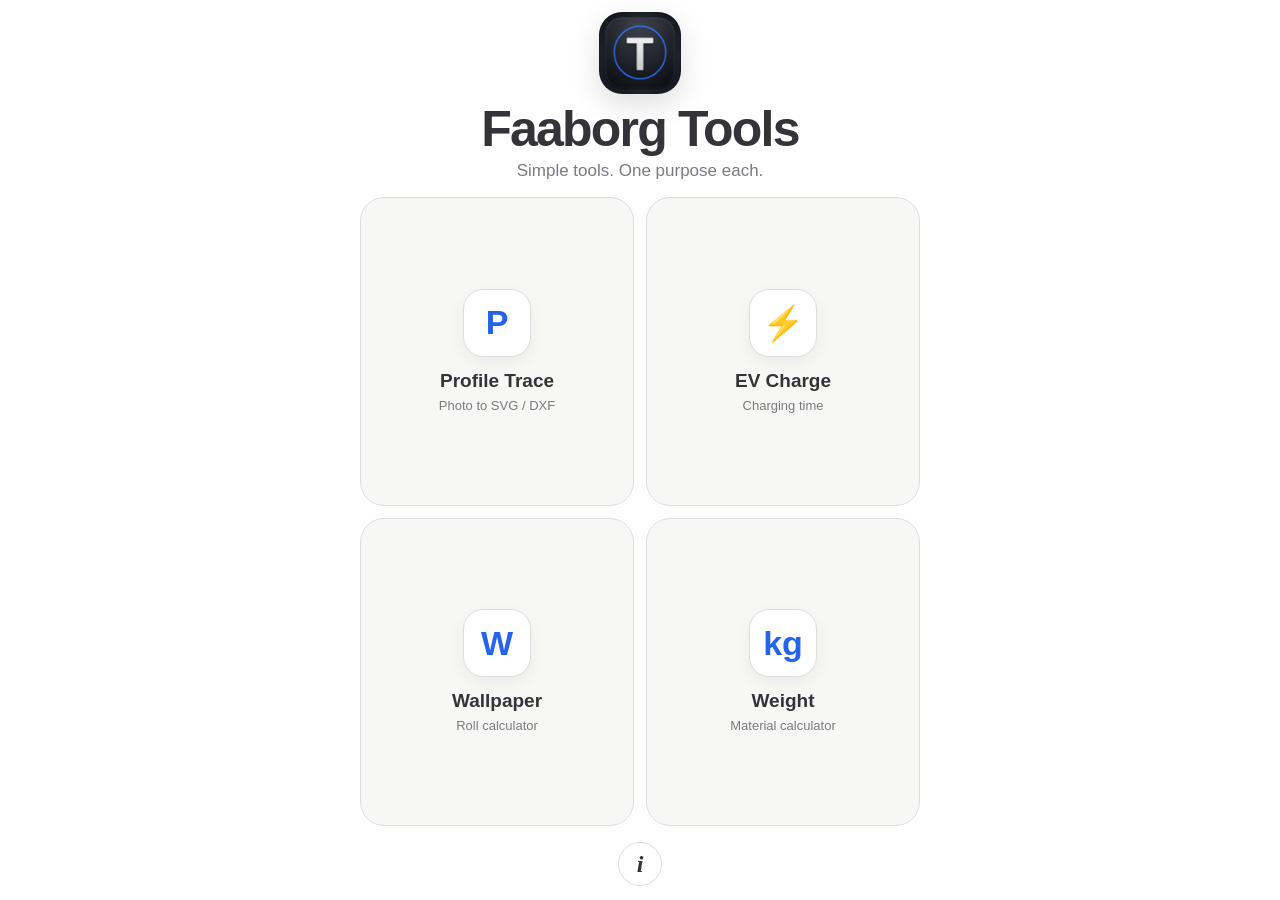
==== commit 8046800d: "Faaborg Tools home page" ====
--- a/index.html
+++ b/index.html
@@ -2,821 +2,74 @@
 <html lang="en">
 <head>
 <meta charset="utf-8">
-<meta name="viewport" content="width=device-width,initial-scale=1,viewport-fit=cover">
+<meta name="viewport" content="width=device-width,initial-scale=1,viewport-fit=cover,user-scalable=no">
 <meta name="theme-color" content="#ffffff">
 <meta name="apple-mobile-web-app-capable" content="yes">
 <meta name="apple-mobile-web-app-status-bar-style" content="default">
-<meta name="apple-mobile-web-app-title" content="Profile Trace">
+<meta name="apple-mobile-web-app-title" content="Faaborg Tools">
 <link rel="apple-touch-icon" sizes="180x180" href="apple-touch-icon.png">
 <link rel="icon" type="image/png" sizes="192x192" href="icon-192.png">
-<link rel="icon" type="image/png" sizes="512x512" href="icon-512.png">
 <link rel="manifest" href="manifest.webmanifest">
-<title>Profile Trace</title>
+<title>Faaborg Tools</title>
 <style>
-:root{--bg:#ffffff;--panel:#f7f7f6;--panel2:#fbfbfa;--text:#343438;--muted:#7b7b82;--line:#dddddf;--blue:#2563eb;--radius:22px}
+:root{--bg:#fff;--panel:#f7f7f6;--text:#343438;--muted:#7b7b82;--line:#dedee2;--blue:#2563eb;--radius:24px}
 *{box-sizing:border-box}
-html,body{margin:0;background:var(--bg);color:var(--text);font-family:-apple-system,BlinkMacSystemFont,"SF Pro Display","Segoe UI",sans-serif}
-body{min-height:100vh;padding:calc(8px + env(safe-area-inset-top)) 0 calc(12px + env(safe-area-inset-bottom))}
-button,input{font:inherit}.app{width:min(100%,860px);margin:auto;padding:0 6px}
-.header{position:relative;text-align:center;margin:2px 0 10px}.header h1{margin:0;font-size:clamp(34px,7vw,52px);line-height:1;letter-spacing:-1.8px}.sub{margin:7px 0 0;color:var(--muted);font-size:clamp(15px,3.8vw,20px)}
-.back,.info{position:absolute;top:-3px;width:44px;height:44px;border:0;background:transparent;color:var(--text);cursor:pointer}.back{left:0;font-size:38px;line-height:1}.info{right:0;border:1px solid var(--line);border-radius:50%;background:#fff;font:italic 700 24px Georgia,serif}
-.preview{background:var(--panel2);border:1px solid var(--line);border-radius:var(--radius);padding:10px}
-canvas{display:block;width:100%;height:auto;max-height:47vh;object-fit:contain;background:#fff;border-radius:16px;touch-action:manipulation}
-.grid,.quick-row,.toggle-row,.mode-row,.export-row{display:grid;grid-template-columns:1fr 1fr;gap:10px;margin-top:10px}
-.card,.toggle-card,.mode,.quick,.export,.action,.height-card{border:1px solid var(--line);background:#fff;color:var(--text);border-radius:18px}
-.card{background:var(--panel);padding:14px 14px 12px;min-width:0}.card label{display:block;text-align:center;color:var(--muted);font-size:15px;font-weight:700;margin-top:4px}.value{text-align:center;font-size:40px;line-height:1;margin:8px 0 8px;font-variant-numeric:tabular-nums}
-input[type=range]{width:100%;accent-color:var(--blue)}.range-meta{display:grid;grid-template-columns:1fr auto 1fr;align-items:center;gap:6px;margin-top:5px;color:var(--muted);font-size:12px;line-height:1.15;min-height:28px}.range-meta span:first-child{text-align:left}.range-meta span:last-child{text-align:right}.range-meta strong{text-align:center;font-size:13px;font-weight:750;white-space:nowrap;color:var(--muted)}
-.quick,.mode,.export,.action{font-weight:750;cursor:pointer}.quick{min-height:62px;display:flex;align-items:center;justify-content:center}.quick input{display:none}.mode{min-height:58px}.mode.active{box-shadow:inset 0 0 0 2px var(--blue);color:var(--blue)}
-.toggle-card{background:var(--panel2);min-height:64px;padding:0 16px;display:grid;grid-template-columns:minmax(0,1fr) 56px;gap:12px;align-items:center;font-size:16px;font-weight:650}
-.switch{position:relative;width:56px;height:34px;justify-self:end}.switch input{position:absolute;opacity:0}.slider{position:absolute;inset:0;border-radius:999px;background:#e2e2e7}.slider:before{content:"";position:absolute;width:28px;height:28px;left:3px;top:3px;border-radius:50%;background:#fff;box-shadow:0 1px 5px #0003;transition:.2s}.switch input:checked + .slider{background:var(--blue)}.switch input:checked + .slider:before{transform:translateX(22px)}
-.height-card{margin-top:10px;background:var(--panel);padding:10px 16px 14px;text-align:center}.height-card label{display:block;color:var(--muted);font-size:22px;font-weight:750;margin-bottom:6px}.height-card input{width:100%;height:76px;border:0;border-radius:18px;background:#fff;color:var(--text);text-align:center;font-size:48px}
-.status{text-align:center;min-height:22px;padding-top:10px;color:var(--muted);font-size:15px;white-space:nowrap;overflow:hidden;text-overflow:ellipsis}.hint{text-align:center;min-height:18px;margin-top:2px;color:var(--muted);font-size:13px}
-.export{min-height:74px;font-size:19px}.export:disabled{opacity:.35;cursor:default}.foot{text-align:center;color:var(--muted);font-size:13px;margin:10px 8px 0}.engine-setting,.actions{display:none!important}
-.crop-overlay{position:fixed;inset:0;z-index:1000;background:#2a2a2c;display:none;flex-direction:column;padding:calc(10px + env(safe-area-inset-top)) 10px calc(10px + env(safe-area-inset-bottom))}.crop-overlay.open{display:flex}.crop-header{display:grid;grid-template-columns:88px 1fr 88px;align-items:center;gap:8px;color:#fff;min-height:52px}.crop-title{text-align:center;font-size:20px;font-weight:750}.crop-btn{min-height:44px;border:0;border-radius:14px;background:#2b2b2e;color:#fff;font-weight:700}.crop-btn.primary{background:var(--blue)}.crop-stage{position:relative;flex:1;min-height:0;display:flex;align-items:center;justify-content:center;overflow:hidden}.crop-stage canvas{max-width:100%;max-height:100%;width:auto;height:auto;border-radius:0;background:#000;touch-action:none}.crop-help{color:#d1d1d6;text-align:center;font-size:13px;padding:8px 4px 2px}.crop-footer{display:grid;grid-template-columns:1fr 1fr;gap:10px;padding-top:8px}.crop-footer .crop-btn{min-height:50px}
-dialog{border:0;border-radius:24px;width:calc(100% - 30px);max-width:560px;padding:24px}dialog::backdrop{background:#0007}dialog p{line-height:1.45;color:#555}.close{width:100%;min-height:54px;border:0;border-radius:16px;background:var(--text);color:#fff;font-size:18px;font-weight:700}
-@media(max-width:600px){canvas{max-height:46vh}.grid{gap:8px}.card{padding:12px 10px 10px}.value{font-size:36px}.range-meta{font-size:10px;gap:3px}.range-meta strong{font-size:11px}.height-card label{font-size:20px}.height-card input{font-size:46px}}
+html,body{margin:0;min-height:100%;background:var(--bg);color:var(--text);font-family:-apple-system,BlinkMacSystemFont,"SF Pro Display","Segoe UI",sans-serif}
+body{padding:calc(12px + env(safe-area-inset-top)) 12px calc(14px + env(safe-area-inset-bottom));overflow:hidden}
+.app{width:min(100%,560px);height:calc(100vh - env(safe-area-inset-top) - env(safe-area-inset-bottom) - 26px);margin:auto;display:grid;grid-template-rows:auto 1fr auto;gap:16px}
+.header{text-align:center}.logo{width:82px;height:82px;border-radius:23px;display:block;margin:0 auto 10px;box-shadow:0 10px 30px #0002}.header h1{margin:0;font-size:clamp(34px,9vw,50px);line-height:1;letter-spacing:-1.8px}.header p{margin:7px 0 0;color:var(--muted);font-size:17px}
+.grid{display:grid;grid-template-columns:1fr 1fr;grid-template-rows:1fr 1fr;gap:12px;min-height:0}
+.tool{position:relative;text-decoration:none;color:inherit;background:var(--panel);border:1px solid var(--line);border-radius:var(--radius);padding:18px 14px;display:flex;flex-direction:column;align-items:center;justify-content:center;text-align:center;min-width:0;transition:transform .12s ease,background .12s ease}
+.tool:active{transform:scale(.985);background:#f0f0ef}.symbol{width:68px;height:68px;border-radius:20px;background:#fff;border:1px solid var(--line);display:grid;place-items:center;margin-bottom:14px;font-size:34px;font-weight:750;color:var(--blue);box-shadow:0 6px 16px #0000000d}.tool strong{font-size:19px;line-height:1.05}.tool span{display:block;margin-top:7px;color:var(--muted);font-size:13px;line-height:1.2}.info{width:44px;height:44px;margin:auto;border:1px solid var(--line);border-radius:50%;background:#fff;color:var(--text);font:italic 700 24px Georgia,serif;cursor:pointer}
+dialog{border:0;border-radius:24px;width:calc(100% - 30px);max-width:480px;padding:24px}dialog::backdrop{background:#0007}dialog h2{margin-top:0}dialog p{line-height:1.45;color:#555}.close{width:100%;min-height:54px;border:0;border-radius:16px;background:var(--text);color:#fff;font-size:18px;font-weight:700}
+@media(max-height:700px){.logo{width:66px;height:66px;border-radius:19px}.header h1{font-size:36px}.header p{font-size:15px}.app{gap:10px}.grid{gap:9px}.tool{padding:10px}.symbol{width:54px;height:54px;border-radius:16px;margin-bottom:9px;font-size:28px}.tool strong{font-size:17px}.tool span{font-size:12px;margin-top:4px}}
 </style>
 </head>
 <body>
 <main class="app">
-<header class="header"><button class="back" id="back" aria-label="Back">←</button><h1>Profile Trace</h1><p class="sub">Photo → SVG / DXF</p><button class="info" id="info" aria-label="Information">i</button></header>
+  <header class="header">
+    <img class="logo" src="apple-touch-icon.png" alt="Faaborg Tools">
+    <h1>Faaborg Tools</h1>
+    <p>Simple tools. One purpose each.</p>
+  </header>
 
-<section class="preview"><canvas id="canvas" width="900" height="650"></canvas></section>
+  <section class="grid" aria-label="Tools">
+    <a class="tool" href="profile-trace/">
+      <div class="symbol">P</div>
+      <strong>Profile Trace</strong>
+      <span>Photo to SVG / DXF</span>
+    </a>
+    <a class="tool" href="ladetid/">
+      <div class="symbol">⚡</div>
+      <strong>EV Charge</strong>
+      <span>Charging time</span>
+    </a>
+    <a class="tool" href="tapet/">
+      <div class="symbol">W</div>
+      <strong>Wallpaper</strong>
+      <span>Roll calculator</span>
+    </a>
+    <a class="tool" href="weight/">
+      <div class="symbol">kg</div>
+      <strong>Weight</strong>
+      <span>Material calculator</span>
+    </a>
+  </section>
 
-<section class="grid">
-  <div class="card"><div class="value" id="thresholdValue">128</div><input id="threshold" type="range" min="0" max="255" value="128"><div class="range-meta"><span>Dark</span><strong>Threshold</strong><span>Light</span></div></div>
-  <div class="card"><div class="value" id="blurValue">1</div><input id="blur" type="range" min="0" max="4" value="1"><div class="range-meta"><span>Sharp</span><strong>Photo Cleanup</strong><span>Softer</span></div></div>
-  <div class="card"><div class="value" id="detailValue">0</div><input id="detail" type="range" min="0" max="6" step="0.25" value="1.25"><div class="range-meta"><span>Highest Quality</span><strong>Segments</strong><span>Smaller File</span></div></div>
-  <div class="card"><div class="value" id="smoothValue">0</div><input id="smooth" type="range" min="0" max="3" value="0"><div class="range-meta"><span>Off</span><strong>Corner-safe Smoothing</strong><span>More</span></div></div>
-</section>
-
-<section class="quick-row">
-  <label class="quick" for="file"><input id="file" type="file" accept="image/*">Choose Image</label>
-  <label class="quick" for="camera"><input id="camera" type="file" accept="image/*" capture="environment">Take Photo</label>
-</section>
-
-<section class="toggle-row">
-  <label class="toggle-card"><span>Automatic Local Threshold</span><span class="switch"><input id="adaptive" type="checkbox" checked><span class="slider"></span></span></label>
-  <label class="toggle-card"><span>Show Photo Underlay</span><span class="switch"><input id="underlay" type="checkbox" checked><span class="slider"></span></span></label>
-</section>
-
-<section class="height-card"><label for="heightMm">Output Height (mm)</label><input id="heightMm" type="number" min="1" step="0.1" value="90" inputmode="decimal"></section>
-
-<div id="status" class="status">Choose an image</div>
-<div class="hint" id="hint">Tap a contour or enclosed area to select or deselect it</div>
-
-<div class="engine-setting"><input id="noise" type="range" min="0" max="3000" step="10" value="80"><span id="noiseValue">80</span><input id="invert" type="checkbox"><input id="ignoreBorder" type="checkbox" checked></div>
-<section class="actions"><button class="action" id="selectAll">Select All</button><button class="action" id="clearAll">Clear Selection</button></section>
-
-<section class="export-row"><button class="export" id="svg" disabled>Export SVG</button><button class="export" id="dxf" disabled>Export DXF</button></section>
-<p class="foot" id="foot">Separate shapes and meaningful holes can be selected and exported.</p>
+  <button class="info" id="info" aria-label="Information">i</button>
 </main>
 
-<section class="crop-overlay" id="cropOverlay" aria-hidden="true">
-  <div class="crop-header"><button class="crop-btn" id="cropCancel">Cancel</button><div class="crop-title">Crop Photo</div><button class="crop-btn primary" id="cropUse">Use Photo</button></div>
-  <div class="crop-stage" id="cropStage"><canvas id="cropCanvas" width="900" height="650"></canvas></div>
-  <div class="crop-help">Place the four corners on the object. Perspective is corrected automatically.</div>
-  <div class="crop-footer"><button class="crop-btn" id="cropReset">Reset</button><button class="crop-btn primary" id="cropUseBottom">Use Photo</button></div>
-</section>
-
 <dialog id="dialog">
-  <h2>Profile Trace</h2>
-  <p>The app extracts multiple closed contours from the cropped photograph. Tap a contour or its enclosed area to include or exclude it.</p>
-  <p>Place the four crop points on the object's corners. The app corrects perspective before tracing. Enter the object's measured height before export.</p>
+  <h2>Faaborg Tools</h2>
+  <p>Each tool has one function, works without login, and is designed for one iPhone screen.</p>
+  <p>The links expect each app to be placed in its own folder next to this index file.</p>
   <button class="close" id="close">Close</button>
 </dialog>
-
 <script>
 'use strict';
-
-const $ = id => document.getElementById(id);
-const E = {
-  file:$('file'), camera:$('camera'), canvas:$('canvas'), status:$('status'),
-  threshold:$('threshold'), blur:$('blur'), noise:$('noise'), detail:$('detail'),
-  smooth:$('smooth'), height:$('heightMm'), adaptive:$('adaptive'), invert:$('invert'),
-  ignoreBorder:$('ignoreBorder'), underlay:$('underlay'), svg:$('svg'), dxf:$('dxf')
-};
-const ctx = E.canvas.getContext('2d', {willReadFrequently:true});
-const cropCanvas = $('cropCanvas');
-const cropCtx = cropCanvas.getContext('2d');
-
-let pendingSource = null;
-let pendingWidth = 0;
-let pendingHeight = 0;
-let cropQuad = []; // top-left, top-right, bottom-right, bottom-left
-let cropDrag = null;
-let cropPointerId = null;
-
-let source = null;
-let sourceWidth = 0;
-let sourceHeight = 0;
-const mode = 'trace';
-let contours = [];
-let selected = new Set();
-let processingMask = null;
-let grayImage = null;
-let localThreshold = null;
-let currentW = 0;
-let currentH = 0;
-let processTimer = 0;
-let processGeneration = 0;
-let seedPoint = null;
-let ignoreClickUntil = 0;
-
-const DIRS = [[1,0],[0,1],[-1,0],[0,-1]];
-const DIR_BITS = [1,2,4,8];
-const RIGHT_TURN_PRIORITY = [1,0,3,2];
-
-function loadSetting(id, fallback) {
-  const v = localStorage.getItem('profileTrace.' + id);
-  return v === null ? fallback : v;
-}
-function saveSetting(id, value) {
-  try { localStorage.setItem('profileTrace.' + id, String(value)); } catch (_) {}
-}
-function restoreSettings() {
-  ['threshold','blur','noise','detail','smooth','heightMm'].forEach(id => {
-    const el = $(id);
-    el.value = loadSetting(id, el.value);
-  });
-  ['adaptive','invert','ignoreBorder','underlay'].forEach(id => {
-    const el = $(id);
-    el.checked = loadSetting(id, el.checked ? '1' : '0') === '1';
-  });
-}
-function updateLabels() {
-  $('thresholdValue').textContent = E.threshold.value;
-  $('blurValue').textContent = E.blur.value;
-  $('noiseValue').textContent = E.noise.value;
-  $('smoothValue').textContent = E.smooth.value;
-}
-function persistControls() {
-  ['threshold','blur','noise','detail','smooth'].forEach(id => saveSetting(id, $(id).value));
-  ['adaptive','invert','ignoreBorder','underlay'].forEach(id => saveSetting(id, $(id).checked ? 1 : 0));
-}
-function queueProcess() {
-  updateLabels();
-  persistControls();
-  clearTimeout(processTimer);
-  processTimer = setTimeout(processImage, 140);
-}
-[E.threshold,E.blur,E.noise,E.detail,E.smooth,E.adaptive,E.invert,E.ignoreBorder].forEach(el => el.addEventListener('input', queueProcess));
-E.underlay.addEventListener('input', () => { persistControls(); draw(); });
-E.height.addEventListener('input', () => saveSetting('heightMm', E.height.value));
-E.height.addEventListener('focus', e => e.target.select());
-E.height.addEventListener('click', e => e.target.select());
-
-function applyModeUI() {
-  $('hint').textContent = 'Tap a contour or enclosed area to select or deselect it';
-  $('foot').textContent = 'Separate shapes and meaningful holes can be selected and exported.';
-}
-
-async function decodeImageFile(file) {
-  if ('createImageBitmap' in window) {
-    try { return await createImageBitmap(file, {imageOrientation:'from-image'}); }
-    catch (_) { return await createImageBitmap(file); }
-  }
-  const url=URL.createObjectURL(file);
-  return await new Promise((resolve,reject)=>{
-    const img=new Image();
-    img.onload=()=>{URL.revokeObjectURL(url);resolve(img)};
-    img.onerror=()=>{URL.revokeObjectURL(url);reject(new Error('Image load failed'))};
-    img.src=url;
-  });
-}
-function pendingSize(img){return {w:img.naturalWidth||img.width,h:img.naturalHeight||img.height};}
-function fitCropCanvas(){
-  if(!pendingSource)return;
-  const stage=$('cropStage').getBoundingClientRect();
-  const maxW=Math.max(280,stage.width),maxH=Math.max(280,stage.height);
-  const scale=Math.min(maxW/pendingWidth,maxH/pendingHeight,1);
-  cropCanvas.width=Math.max(2,Math.round(pendingWidth*scale));
-  cropCanvas.height=Math.max(2,Math.round(pendingHeight*scale));
-  resetCropRect();
-}
-function resetCropRect(){
-  const m=Math.max(18,Math.round(Math.min(cropCanvas.width,cropCanvas.height)*0.045));
-  cropQuad=[
-    {x:m,y:m},
-    {x:cropCanvas.width-m,y:m},
-    {x:cropCanvas.width-m,y:cropCanvas.height-m},
-    {x:m,y:cropCanvas.height-m}
-  ];
-  drawCrop();
-}
-function drawLine(a,b){cropCtx.beginPath();cropCtx.moveTo(a.x,a.y);cropCtx.lineTo(b.x,b.y);cropCtx.stroke()}
-function lerpPoint(a,b,t){return{x:a.x+(b.x-a.x)*t,y:a.y+(b.y-a.y)*t}}
-function drawCrop(){
-  if(!pendingSource)return;
-  const w=cropCanvas.width,h=cropCanvas.height;
-  cropCtx.clearRect(0,0,w,h);
-  cropCtx.drawImage(pendingSource,0,0,w,h);
-  // A light veil outside the selected quadrilateral; inside remains at full brightness.
-  cropCtx.save();
-  cropCtx.fillStyle='rgba(0,0,0,.28)';cropCtx.fillRect(0,0,w,h);
-  cropCtx.beginPath();cropCtx.moveTo(cropQuad[0].x,cropQuad[0].y);
-  for(let i=1;i<4;i++)cropCtx.lineTo(cropQuad[i].x,cropQuad[i].y);
-  cropCtx.closePath();cropCtx.clip();cropCtx.drawImage(pendingSource,0,0,w,h);cropCtx.restore();
-  cropCtx.save();
-  cropCtx.strokeStyle='#fff';cropCtx.lineWidth=Math.max(2,w/420);cropCtx.lineJoin='round';
-  cropCtx.beginPath();cropCtx.moveTo(cropQuad[0].x,cropQuad[0].y);for(let i=1;i<4;i++)cropCtx.lineTo(cropQuad[i].x,cropQuad[i].y);cropCtx.closePath();cropCtx.stroke();
-  cropCtx.strokeStyle='rgba(255,255,255,.72)';cropCtx.lineWidth=1;
-  for(let t=1/3;t<1;t+=1/3){drawLine(lerpPoint(cropQuad[0],cropQuad[3],t),lerpPoint(cropQuad[1],cropQuad[2],t));drawLine(lerpPoint(cropQuad[0],cropQuad[1],t),lerpPoint(cropQuad[3],cropQuad[2],t));}
-  const r=Math.max(9,w/75);cropCtx.fillStyle='#fff';cropCtx.strokeStyle='rgba(0,0,0,.25)';cropCtx.lineWidth=1;
-  cropQuad.forEach(p=>{cropCtx.beginPath();cropCtx.arc(p.x,p.y,r,0,Math.PI*2);cropCtx.fill();cropCtx.stroke()});
-  cropCtx.restore();
-}
-function cropCanvasPoint(e){
-  const r=cropCanvas.getBoundingClientRect();
-  return {x:(e.clientX-r.left)*cropCanvas.width/r.width,y:(e.clientY-r.top)*cropCanvas.height/r.height};
-}
-function pointInQuad(p,q){
-  let sign=0;
-  for(let i=0;i<4;i++){const a=q[i],b=q[(i+1)%4],c=(b.x-a.x)*(p.y-a.y)-(b.y-a.y)*(p.x-a.x);if(Math.abs(c)<1e-6)continue;const s=Math.sign(c);if(!sign)sign=s;else if(s!==sign)return false;}
-  return true;
-}
-function quadArea(q){let a=0;for(let i=0;i<4;i++){const p=q[i],n=q[(i+1)%4];a+=p.x*n.y-n.x*p.y}return a/2}
-function orient(a,b,c){return (b.x-a.x)*(c.y-a.y)-(b.y-a.y)*(c.x-a.x)}
-function segmentsCross(a,b,c,d){const o1=orient(a,b,c),o2=orient(a,b,d),o3=orient(c,d,a),o4=orient(c,d,b);return o1*o2<0&&o3*o4<0}
-function quadValid(q){
-  if(Math.abs(quadArea(q))<Math.max(2500,cropCanvas.width*cropCanvas.height*.015))return false;
-  if(segmentsCross(q[0],q[1],q[2],q[3])||segmentsCross(q[1],q[2],q[3],q[0]))return false;
-  const signs=[];for(let i=0;i<4;i++)signs.push(Math.sign(orient(q[i],q[(i+1)%4],q[(i+2)%4])));
-  return signs.every(v=>v===signs[0]&&v!==0);
-}
-function cropHit(p){
-  const hr=Math.max(28,cropCanvas.width/26);
-  for(let i=0;i<4;i++)if(Math.hypot(p.x-cropQuad[i].x,p.y-cropQuad[i].y)<=hr)return i;
-  return pointInQuad(p,cropQuad)?'move':null;
-}
-function clampPoint(p){return{x:Math.max(0,Math.min(cropCanvas.width,p.x)),y:Math.max(0,Math.min(cropCanvas.height,p.y))}}
-cropCanvas.addEventListener('pointerdown',e=>{
-  if(cropPointerId!==null)return;
-  const p=cropCanvasPoint(e),kind=cropHit(p);if(kind===null)return;
-  cropPointerId=e.pointerId;cropCanvas.setPointerCapture(e.pointerId);cropDrag={kind,start:p,quad:cropQuad.map(v=>({...v}))};e.preventDefault();
-});
-cropCanvas.addEventListener('pointermove',e=>{
-  if(!cropDrag||e.pointerId!==cropPointerId)return;
-  const p=cropCanvasPoint(e),dx=p.x-cropDrag.start.x,dy=p.y-cropDrag.start.y;let q=cropDrag.quad.map(v=>({...v}));
-  if(cropDrag.kind==='move'){
-    const minX=Math.min(...q.map(v=>v.x)),maxX=Math.max(...q.map(v=>v.x)),minY=Math.min(...q.map(v=>v.y)),maxY=Math.max(...q.map(v=>v.y));
-    const cdx=Math.max(-minX,Math.min(dx,cropCanvas.width-maxX)),cdy=Math.max(-minY,Math.min(dy,cropCanvas.height-maxY));q=q.map(v=>({x:v.x+cdx,y:v.y+cdy}));
-  }else q[cropDrag.kind]=clampPoint({x:q[cropDrag.kind].x+dx,y:q[cropDrag.kind].y+dy});
-  if(quadValid(q)){cropQuad=q;drawCrop()}e.preventDefault();
-});
-function endCropPointer(e){if(e.pointerId!==cropPointerId)return;cropDrag=null;cropPointerId=null;}
-cropCanvas.addEventListener('pointerup',endCropPointer);cropCanvas.addEventListener('pointercancel',endCropPointer);
-function openCropper(img){
-  pendingSource=img;const size=pendingSize(img);pendingWidth=size.w;pendingHeight=size.h;
-  $('cropOverlay').classList.add('open');$('cropOverlay').setAttribute('aria-hidden','false');document.body.style.overflow='hidden';requestAnimationFrame(fitCropCanvas);
-}
-function closeCropper(discard=true){
-  $('cropOverlay').classList.remove('open');$('cropOverlay').setAttribute('aria-hidden','true');document.body.style.overflow='';
-  if(discard&&pendingSource&&pendingSource!==source&&typeof pendingSource.close==='function')pendingSource.close();pendingSource=null;
-}
-function solveLinear(A,b){
-  const n=b.length;A=A.map(r=>r.slice());b=b.slice();
-  for(let i=0;i<n;i++){let pivot=i;for(let r=i+1;r<n;r++)if(Math.abs(A[r][i])>Math.abs(A[pivot][i]))pivot=r;if(Math.abs(A[pivot][i])<1e-12)throw new Error('Perspective transform failed');[A[i],A[pivot]]=[A[pivot],A[i]];[b[i],b[pivot]]=[b[pivot],b[i]];const d=A[i][i];for(let c=i;c<n;c++)A[i][c]/=d;b[i]/=d;for(let r=0;r<n;r++){if(r===i)continue;const f=A[r][i];if(!f)continue;for(let c=i;c<n;c++)A[r][c]-=f*A[i][c];b[r]-=f*b[i];}}
-  return b;
-}
-function homographyFromRectToQuad(w,h,q){
-  const src=[{x:0,y:0},{x:w-1,y:0},{x:w-1,y:h-1},{x:0,y:h-1}],A=[],b=[];
-  for(let i=0;i<4;i++){const x=src[i].x,y=src[i].y,u=q[i].x,v=q[i].y;A.push([x,y,1,0,0,0,-u*x,-u*y]);b.push(u);A.push([0,0,0,x,y,1,-v*x,-v*y]);b.push(v)}
-  const m=solveLinear(A,b);return[m[0],m[1],m[2],m[3],m[4],m[5],m[6],m[7],1];
-}
-function mapH(H,x,y){const d=H[6]*x+H[7]*y+H[8];return{x:(H[0]*x+H[1]*y+H[2])/d,y:(H[3]*x+H[4]*y+H[5])/d}}
-async function useCrop(){
-  if(!pendingSource)return;
-  E.status.textContent='Correcting perspective…';
-  await new Promise(r=>setTimeout(r,20));
-  const sx=pendingWidth/cropCanvas.width,sy=pendingHeight/cropCanvas.height;
-  const q=cropQuad.map(p=>({x:p.x*sx,y:p.y*sy}));
-  const top=Math.hypot(q[1].x-q[0].x,q[1].y-q[0].y),bottom=Math.hypot(q[2].x-q[3].x,q[2].y-q[3].y),left=Math.hypot(q[3].x-q[0].x,q[3].y-q[0].y),right=Math.hypot(q[2].x-q[1].x,q[2].y-q[1].y);
-  let outW=Math.max(2,Math.round((top+bottom)/2)),outH=Math.max(2,Math.round((left+right)/2));
-  const maxOut=1400,sc=Math.min(1,maxOut/Math.max(outW,outH));outW=Math.max(2,Math.round(outW*sc));outH=Math.max(2,Math.round(outH*sc));
-  const srcCanvas=document.createElement('canvas');srcCanvas.width=pendingWidth;srcCanvas.height=pendingHeight;const sctx=srcCanvas.getContext('2d',{willReadFrequently:true});sctx.drawImage(pendingSource,0,0,pendingWidth,pendingHeight);const srcData=sctx.getImageData(0,0,pendingWidth,pendingHeight).data;
-  const out=document.createElement('canvas');out.width=outW;out.height=outH;const octx=out.getContext('2d');const image=octx.createImageData(outW,outH),dst=image.data,H=homographyFromRectToQuad(outW,outH,q);
-  for(let y=0;y<outH;y++)for(let x=0;x<outW;x++){
-    const p=mapH(H,x,y),ix=Math.max(0,Math.min(pendingWidth-1,Math.round(p.x))),iy=Math.max(0,Math.min(pendingHeight-1,Math.round(p.y))),si=(iy*pendingWidth+ix)*4,di=(y*outW+x)*4;dst[di]=srcData[si];dst[di+1]=srcData[si+1];dst[di+2]=srcData[si+2];dst[di+3]=255;
-  }
-  octx.putImageData(image,0,0);
-  let cropped;if('createImageBitmap' in window)cropped=await createImageBitmap(out);else{const img=new Image();img.src=out.toDataURL('image/jpeg',.94);await img.decode();cropped=img;}
-  if(source&&typeof source.close==='function')source.close();if(pendingSource&&pendingSource!==source&&typeof pendingSource.close==='function')pendingSource.close();
-  source=cropped;sourceWidth=outW;sourceHeight=outH;pendingSource=null;closeCropper(false);selected.clear();seedPoint=null;await processImage();
-}
-async function openFile(file) {
-  if (!file) return;
-  E.status.textContent='Opening image…';selected.clear();seedPoint=null;
-  try { const img=await decodeImageFile(file);openCropper(img); }
-  catch(err){console.error(err);E.status.textContent='The image could not be opened.';}
-  finally{E.file.value='';E.camera.value='';}
-}
-E.file.onchange=e=>openFile(e.target.files&&e.target.files[0]);
-E.camera.onchange=e=>openFile(e.target.files&&e.target.files[0]);
-$('cropReset').onclick=resetCropRect;
-$('cropCancel').onclick=()=>{closeCropper(true);E.status.textContent=source?'Image unchanged':'Choose an image';};
-$('cropUse').onclick=useCrop;$('cropUseBottom').onclick=useCrop;
-window.addEventListener('resize',()=>{if($('cropOverlay').classList.contains('open'))fitCropCanvas();});
-
-function grayscale(data) {
-  const out = new Uint8Array(data.length >>> 2);
-  for (let i=0,j=0; i<data.length; i+=4,j++) {
-    out[j] = Math.round(0.2126*data[i] + 0.7152*data[i+1] + 0.0722*data[i+2]);
-  }
-  return out;
-}
-function boxBlur(src,w,h,r) {
-  if (r < 1) return src.slice();
-  const tmp = new Uint16Array(src.length);
-  const out = new Uint8Array(src.length);
-  const n = r*2+1;
-  for (let y=0;y<h;y++) {
-    let sum=0;
-    for (let x=-r;x<=r;x++) sum += src[y*w + Math.max(0,Math.min(w-1,x))];
-    for (let x=0;x<w;x++) {
-      tmp[y*w+x] = Math.round(sum/n);
-      sum += src[y*w+Math.min(w-1,x+r+1)] - src[y*w+Math.max(0,x-r)];
-    }
-  }
-  for (let x=0;x<w;x++) {
-    let sum=0;
-    for (let y=-r;y<=r;y++) sum += tmp[Math.max(0,Math.min(h-1,y))*w+x];
-    for (let y=0;y<h;y++) {
-      out[y*w+x] = Math.round(sum/n);
-      sum += tmp[Math.min(h-1,y+r+1)*w+x] - tmp[Math.max(0,y-r)*w+x];
-    }
-  }
-  return out;
-}
-function otsuThreshold(gray) {
-  const hist = new Uint32Array(256);
-  for (let i=0;i<gray.length;i++) hist[gray[i]]++;
-  let total=gray.length,sum=0;
-  for (let i=0;i<256;i++) sum += i*hist[i];
-  let sumB=0,wB=0,best=0,maxVar=-1;
-  for (let t=0;t<256;t++) {
-    wB += hist[t];
-    if (!wB) continue;
-    const wF = total-wB;
-    if (!wF) break;
-    sumB += t*hist[t];
-    const mB=sumB/wB,mF=(sum-sumB)/wF;
-    const between=wB*wF*(mB-mF)*(mB-mF);
-    if (between>maxVar) { maxVar=between; best=t; }
-  }
-  return best;
-}
-function buildLocalThreshold(gray,w,h,r,bias) {
-  const stride=w+1;
-  const integral=new Uint32Array((w+1)*(h+1));
-  for (let y=1;y<=h;y++) {
-    let row=0;
-    for (let x=1;x<=w;x++) {
-      row += gray[(y-1)*w+(x-1)];
-      integral[y*stride+x] = integral[(y-1)*stride+x] + row;
-    }
-  }
-  const out=new Uint8Array(w*h);
-  for (let y=0;y<h;y++) {
-    const y0=Math.max(0,y-r), y1=Math.min(h-1,y+r);
-    for (let x=0;x<w;x++) {
-      const x0=Math.max(0,x-r), x1=Math.min(w-1,x+r);
-      const A=integral[y0*stride+x0], B=integral[y0*stride+x1+1];
-      const C=integral[(y1+1)*stride+x0], D=integral[(y1+1)*stride+x1+1];
-      out[y*w+x]=Math.max(0,Math.min(255,Math.round((D-B-C+A)/((x1-x0+1)*(y1-y0+1)) + bias)));
-    }
-  }
-  return out;
-}
-function makeMask(gray,w,h,light) {
-  const mask=new Uint8Array(w*h);
-  const useAdaptive=E.adaptive.checked;
-  const global=Number(E.threshold.value);
-  if (useAdaptive) {
-    const auto=otsuThreshold(gray);
-    const bias=(global-128)*0.22 + (auto-128)*0.08;
-    localThreshold=buildLocalThreshold(gray,w,h,Math.max(10,Math.round(Math.min(w,h)*0.035)),bias);
-    for (let i=0;i<mask.length;i++) mask[i] = light ? (gray[i]>=localThreshold[i]?1:0) : (gray[i]<localThreshold[i]?1:0);
-  } else {
-    localThreshold=null;
-    for (let i=0;i<mask.length;i++) mask[i] = light ? (gray[i]>=global?1:0) : (gray[i]<global?1:0);
-  }
-  return mask;
-}
-function morphology(mask,w,h,kind,passes) {
-  let src=mask;
-  for (let pass=0;pass<passes;pass++) {
-    const out=new Uint8Array(src.length);
-    for (let y=1;y<h-1;y++) for (let x=1;x<w-1;x++) {
-      let count=0;
-      const i=y*w+x;
-      for (let yy=-1;yy<=1;yy++) for (let xx=-1;xx<=1;xx++) count += src[i+yy*w+xx];
-      out[i] = kind==='close' ? (count>=4?1:0) : (count>=6?1:0);
-    }
-    src=out;
-  }
-  return src;
-}
-function labelComponents(mask,w,h) {
-  const labels=new Int32Array(mask.length);
-  labels.fill(-1);
-  const components=[];
-  const qx=new Int32Array(mask.length);
-  const qy=new Int32Array(mask.length);
-  let label=0;
-  for (let y=0;y<h;y++) for (let x=0;x<w;x++) {
-    const start=y*w+x;
-    if (!mask[start] || labels[start]!==-1) continue;
-    let head=0,tail=0,area=0,minX=x,maxX=x,minY=y,maxY=y,touches=false;
-    qx[tail]=x; qy[tail]=y; tail++; labels[start]=label;
-    while (head<tail) {
-      const cx=qx[head], cy=qy[head]; head++; area++;
-      if (cx<minX)minX=cx;if(cx>maxX)maxX=cx;if(cy<minY)minY=cy;if(cy>maxY)maxY=cy;
-      if (cx===0||cy===0||cx===w-1||cy===h-1) touches=true;
-      const nbs=[[cx+1,cy],[cx-1,cy],[cx,cy+1],[cx,cy-1]];
-      for (let k=0;k<4;k++) {
-        const nx=nbs[k][0],ny=nbs[k][1];
-        if (nx<0||ny<0||nx>=w||ny>=h) continue;
-        const ni=ny*w+nx;
-        if (mask[ni] && labels[ni]===-1) { labels[ni]=label; qx[tail]=nx; qy[tail]=ny; tail++; }
-      }
-    }
-    components.push({label,area,minX,maxX,minY,maxY,touchesBorder:touches});
-    label++;
-  }
-  return {labels,components};
-}
-function componentMask(labels,label) {
-  const out=new Uint8Array(labels.length);
-  for (let i=0;i<labels.length;i++) if (labels[i]===label) out[i]=1;
-  return out;
-}
-function buildBoundaryEdges(mask,w,h) {
-  const vw=w+1;
-  const outgoing=new Uint8Array((w+1)*(h+1));
-  for (let y=0;y<h;y++) for (let x=0;x<w;x++) {
-    const i=y*w+x;
-    if (!mask[i]) continue;
-    if (y===0 || !mask[i-w]) outgoing[y*vw+x] |= 1;
-    if (x===w-1 || !mask[i+1]) outgoing[y*vw+x+1] |= 2;
-    if (y===h-1 || !mask[i+w]) outgoing[(y+1)*vw+x+1] |= 4;
-    if (x===0 || !mask[i-1]) outgoing[(y+1)*vw+x] |= 8;
-  }
-  return outgoing;
-}
-function chooseDirection(mask,prevDir) {
-  for (const turn of RIGHT_TURN_PRIORITY) {
-    const d=(prevDir+turn)&3;
-    if (mask & DIR_BITS[d]) return d;
-  }
-  return -1;
-}
-function traceEdgeLoops(mask,w,h) {
-  const vw=w+1, outgoing=buildBoundaryEdges(mask,w,h), used=new Uint8Array(outgoing.length), loops=[];
-  for (let v=0;v<outgoing.length;v++) {
-    for (let startDir=0;startDir<4;startDir++) {
-      const bit=DIR_BITS[startDir];
-      if (!(outgoing[v]&bit) || (used[v]&bit)) continue;
-      const sx=v%vw, sy=(v/vw)|0;
-      let x=sx,y=sy,dir=startDir,guard=0;
-      const path=[];
-      while (guard++ < outgoing.length*2) {
-        const vi=y*vw+x, db=DIR_BITS[dir];
-        if (used[vi]&db) break;
-        used[vi] |= db;
-        path.push({x,y});
-        x += DIRS[dir][0]; y += DIRS[dir][1];
-        if (x===sx && y===sy) break;
-        const nextMask=outgoing[y*vw+x] & ~used[y*vw+x];
-        const nd=chooseDirection(nextMask,dir);
-        if (nd<0) break;
-        dir=nd;
-      }
-      if (x===sx && y===sy && path.length>=4) loops.push(path);
-    }
-  }
-  return loops;
-}
-function polygonArea(path) {
-  let a=0;
-  for (let i=0,j=path.length-1;i<path.length;j=i++) a += path[j].x*path[i].y - path[i].x*path[j].y;
-  return a/2;
-}
-function bounds(paths) {
-  let minX=Infinity,minY=Infinity,maxX=-Infinity,maxY=-Infinity;
-  for (const path of paths) for (const p of path) {
-    if(p.x<minX)minX=p.x;if(p.x>maxX)maxX=p.x;if(p.y<minY)minY=p.y;if(p.y>maxY)maxY=p.y;
-  }
-  return {minX,minY,maxX,maxY,width:maxX-minX,height:maxY-minY};
-}
-function pointInPolygon(x,y,path) {
-  let inside=false;
-  for (let i=0,j=path.length-1;i<path.length;j=i++) {
-    const a=path[i],b=path[j];
-    if (((a.y>y)!==(b.y>y)) && x < (b.x-a.x)*(y-a.y)/(b.y-a.y||1e-12)+a.x) inside=!inside;
-  }
-  return inside;
-}
-function distPointLine(p,a,b) {
-  const dx=b.x-a.x,dy=b.y-a.y;
-  if (!dx&&!dy) return Math.hypot(p.x-a.x,p.y-a.y);
-  let t=((p.x-a.x)*dx+(p.y-a.y)*dy)/(dx*dx+dy*dy);
-  t=Math.max(0,Math.min(1,t));
-  return Math.hypot(p.x-a.x-t*dx,p.y-a.y-t*dy);
-}
-function rdpOpen(points,eps) {
-  if (points.length<3 || eps<=0) return points.slice();
-  const keep=new Uint8Array(points.length); keep[0]=keep[points.length-1]=1;
-  const stack=[[0,points.length-1]];
-  while (stack.length) {
-    const [a,b]=stack.pop(); let best=-1,max=eps;
-    for (let i=a+1;i<b;i++) {
-      const d=distPointLine(points[i],points[a],points[b]);
-      if (d>max) { max=d; best=i; }
-    }
-    if (best>=0) { keep[best]=1; stack.push([a,best],[best,b]); }
-  }
-  return points.filter((_,i)=>keep[i]);
-}
-function simplifyClosed(path,eps) {
-  if (path.length<8 || eps<=0) return path.slice();
-  let far=1,max=-1;
-  for (let i=1;i<path.length;i++) {
-    const d=(path[i].x-path[0].x)**2+(path[i].y-path[0].y)**2;
-    if(d>max){max=d;far=i;}
-  }
-  const a=rdpOpen(path.slice(0,far+1),eps);
-  const b=rdpOpen(path.slice(far).concat(path[0]),eps);
-  return a.slice(0,-1).concat(b.slice(0,-1));
-}
-function cornerSafeSmooth(path,passes) {
-  let p=path.slice();
-  for (let pass=0;pass<passes;pass++) {
-    const q=new Array(p.length);
-    for (let i=0;i<p.length;i++) {
-      const a=p[(i-1+p.length)%p.length],b=p[i],c=p[(i+1)%p.length];
-      const v1x=a.x-b.x,v1y=a.y-b.y,v2x=c.x-b.x,v2y=c.y-b.y;
-      const l1=Math.hypot(v1x,v1y)||1,l2=Math.hypot(v2x,v2y)||1;
-      const cos=(v1x*v2x+v1y*v2y)/(l1*l2);
-      q[i]=cos>-0.72 ? {x:b.x,y:b.y} : {x:(a.x+6*b.x+c.x)/8,y:(a.y+6*b.y+c.y)/8};
-    }
-    p=q;
-  }
-  return p;
-}
-function classifyHierarchy(paths) {
-  return paths.map((path,i) => {
-    const sample=path[0];
-    let depth=0;
-    for (let j=0;j<paths.length;j++) if (i!==j && pointInPolygon(sample.x+0.17,sample.y+0.17,paths[j])) depth++;
-    return {path,area:polygonArea(path),depth,isHole:(depth&1)===1};
-  });
-}
-function nearestForeground(mask,w,h,x,y,radius) {
-  let best=-1,bestD=Infinity;
-  const x0=Math.max(0,Math.floor(x-radius)),x1=Math.min(w-1,Math.ceil(x+radius));
-  const y0=Math.max(0,Math.floor(y-radius)),y1=Math.min(h-1,Math.ceil(y+radius));
-  for (let yy=y0;yy<=y1;yy++) for (let xx=x0;xx<=x1;xx++) {
-    if (!mask[yy*w+xx]) continue;
-    const d=(xx-x)*(xx-x)+(yy-y)*(yy-y);
-    if (d<bestD) {bestD=d;best=yy*w+xx;}
-  }
-  return best;
-}
-function selectSingleComponent(darkMask,lightMask,w,h,x,y) {
-  const radius=Math.max(8,Math.round(Math.min(w,h)*0.025));
-  const candidates=[];
-  for (const mask of [darkMask,lightMask]) {
-    const hit=nearestForeground(mask,w,h,x,y,radius);
-    if (hit<0) continue;
-    const data=labelComponents(mask,w,h);
-    const label=data.labels[hit];
-    const comp=data.components[label];
-    if (!comp) continue;
-    const fraction=comp.area/(w*h);
-    let score=Math.sqrt((hit%w-x)**2+(((hit/w)|0)-y)**2);
-    if (comp.touchesBorder) score += 60;
-    if (fraction>0.85) score += 300;
-    if (fraction<0.0002) score += 120;
-    candidates.push({score,mask:componentMask(data.labels,label),component:comp});
-  }
-  candidates.sort((a,b)=>a.score-b.score);
-  return candidates[0] || null;
-}
-function removeBorderBackground(mask,w,h) {
-  if (!E.ignoreBorder.checked) return mask;
-  const {labels,components}=labelComponents(mask,w,h);
-  const out=mask.slice();
-  const limit=w*h*0.12;
-  for (const c of components) {
-    if (c.touchesBorder && c.area>limit) {
-      for (let i=0;i<labels.length;i++) if (labels[i]===c.label) out[i]=0;
-    }
-  }
-  return out;
-}
-function processContours(mask,w,h,minArea) {
-  const raw=traceEdgeLoops(mask,w,h);
-  const epsilon=Number(E.detail.value);
-  const smoothPasses=Number(E.smooth.value);
-  return raw
-    .filter(p=>Math.abs(polygonArea(p))>=minArea)
-    .map(p=>cornerSafeSmooth(simplifyClosed(p,epsilon),smoothPasses))
-    .filter(p=>p.length>=3);
-}
-async function processImage() {
-  if (!source) return;
-  const generation=++processGeneration;
-  E.svg.disabled=E.dxf.disabled=true;
-  E.status.textContent='Tracing contours…';
-  await new Promise(r=>setTimeout(r,16));
-  if (generation!==processGeneration) return;
-  try {
-    const maxDim=1200;
-    const scale=Math.min(1,maxDim/Math.max(sourceWidth,sourceHeight));
-    currentW=Math.max(2,Math.round(sourceWidth*scale));
-    currentH=Math.max(2,Math.round(sourceHeight*scale));
-    E.canvas.width=currentW; E.canvas.height=currentH;
-    ctx.drawImage(source,0,0,currentW,currentH);
-    grayImage=grayscale(ctx.getImageData(0,0,currentW,currentH).data);
-    grayImage=boxBlur(grayImage,currentW,currentH,Number(E.blur.value));
-    const darkMask=makeMask(grayImage,currentW,currentH,false);
-    const lightMask=makeMask(grayImage,currentW,currentH,true);
-
-    let mask=E.invert.checked ? lightMask : darkMask;
-    if (Number(E.blur.value)>0) mask=morphology(mask,currentW,currentH,'close',1);
-    mask=removeBorderBackground(mask,currentW,currentH);
-    processingMask=mask;
-    contours=processContours(mask,currentW,currentH,Number(E.noise.value));
-    contours.sort((a,b)=>Math.abs(polygonArea(b))-Math.abs(polygonArea(a)));
-    selected=new Set(contours.map((_,i)=>i));
-    if (generation!==processGeneration) return;
-    draw();
-    updateStatus();
-  } catch (err) {
-    console.error(err);
-    E.status.textContent='The image could not be processed. Try a smaller or clearer photo.';
-    E.svg.disabled=E.dxf.disabled=true;
-  }
-}
-function draw() {
-  const w=E.canvas.width,h=E.canvas.height;
-  ctx.clearRect(0,0,w,h);
-  if (source && E.underlay.checked) {
-    ctx.globalAlpha=.30; ctx.drawImage(source,0,0,w,h); ctx.globalAlpha=1;
-  } else {
-    ctx.fillStyle='#fff';ctx.fillRect(0,0,w,h);
-  }
-  contours.forEach((path,i)=>{
-    ctx.strokeStyle=selected.has(i)?'#2563eb':'#aeb0b7';
-    ctx.lineWidth=selected.has(i)?Math.max(2.8,w/420):Math.max(1.2,w/850);
-    ctx.lineJoin='round';ctx.lineCap='round';
-    ctx.beginPath();
-    path.forEach((p,k)=>k?ctx.lineTo(p.x,p.y):ctx.moveTo(p.x,p.y));
-    ctx.closePath();ctx.stroke();
-  });
-}
-function updateSegmentCount() {
-  let count = 0;
-  for (const i of selected) {
-    const path = contours[i];
-    if (path) count += path.length;
-  }
-  $('detailValue').textContent = String(count);
-}
-function updateStatus() {
-  updateSegmentCount();
-  const hierarchy=classifyHierarchy(contours);
-  const holes=hierarchy.filter((c,i)=>c.isHole&&selected.has(i)).length;
-  E.status.textContent=`${selected.size} selected · ${contours.length} detected${holes?` · ${holes} holes`:''}`;
-  E.svg.disabled=E.dxf.disabled=selected.size===0;
-}
-function nearestContour(x,y,tolerance) {
-  let best=-1,bestD=Infinity;
-  contours.forEach((path,i)=>{
-    for (let j=0;j<path.length;j++) {
-      const d=distPointLine({x,y},path[j],path[(j+1)%path.length]);
-      if(d<bestD){bestD=d;best=i;}
-    }
-  });
-  return bestD<=tolerance?best:-1;
-}
-function contourAtPoint(x,y,tolerance) {
-  const inside=[];
-  contours.forEach((p,i)=>{if(pointInPolygon(x,y,p))inside.push({i,area:Math.abs(polygonArea(p))});});
-  if (inside.length) {inside.sort((a,b)=>a.area-b.area);return inside[0].i;}
-  return nearestContour(x,y,tolerance);
-}
-function canvasPoint(clientX,clientY) {
-  const r=E.canvas.getBoundingClientRect();
-  return {x:(clientX-r.left)*E.canvas.width/r.width,y:(clientY-r.top)*E.canvas.height/r.height,sx:E.canvas.width/r.width,sy:E.canvas.height/r.height};
-}
-function selectAt(clientX,clientY,isTouch) {
-  if (!source) return;
-  const p=canvasPoint(clientX,clientY);
-  const tolerance=(isTouch?30:13)*Math.max(p.sx,p.sy);
-  const hit=contourAtPoint(p.x,p.y,tolerance);
-  if (hit<0) {E.status.textContent='Tap inside a shape or close to its edge';return;}
-  selected.has(hit)?selected.delete(hit):selected.add(hit);
-  draw();updateStatus();
-}
-E.canvas.onclick=e=>{if(Date.now()<ignoreClickUntil)return;selectAt(e.clientX,e.clientY,false);};
-E.canvas.addEventListener('touchend',e=>{
-  if(e.changedTouches&&e.changedTouches.length){
-    const t=e.changedTouches[0];ignoreClickUntil=Date.now()+500;selectAt(t.clientX,t.clientY,true);e.preventDefault();
-  }
-},{passive:false});
-
-$('selectAll').onclick=()=>{selected=new Set(contours.map((_,i)=>i));draw();updateStatus();};
-$('clearAll').onclick=()=>{selected.clear();draw();updateStatus();};
-
-function selectedPaths() {
-  return [...selected].sort((a,b)=>a-b).map(i=>contours[i]).filter(Boolean);
-}
-function normalisedPaths() {
-  const paths=selectedPaths();
-  if(!paths.length) return [];
-  const b=bounds(paths);
-  const target=Math.max(0.001,Number(E.height.value)||90);
-  const scale=target/Math.max(0.001,b.height);
-  return paths.map(path=>path.map(p=>({
-    x:(p.x-b.minX)*scale,
-    y:(b.maxY-p.y)*scale
-  })));
-}
-function orientForCAD(paths) {
-  const hierarchy=classifyHierarchy(paths);
-  return hierarchy.map(item=>{
-    const area=polygonArea(item.path);
-    const wantPositive=!item.isHole;
-    return ((area>0)===wantPositive) ? item.path.slice() : item.path.slice().reverse();
-  });
-}
-function download(text,name,type) {
-  const blob=new Blob([text],{type}),url=URL.createObjectURL(blob),a=document.createElement('a');
-  a.href=url;a.download=name;document.body.appendChild(a);a.click();a.remove();
-  setTimeout(()=>URL.revokeObjectURL(url),1500);
-}
-function makeSVG() {
-  const paths=normalisedPaths();
-  const b=bounds(paths);
-  const width=Math.max(.001,b.width),height=Math.max(.001,b.height);
-  const d=paths.map(path=>'M '+path.map(p=>`${p.x.toFixed(3)} ${p.y.toFixed(3)}`).join(' L ')+' Z').join(' ');
-  return `<?xml version="1.0" encoding="UTF-8"?>\n<svg xmlns="http://www.w3.org/2000/svg" width="${width.toFixed(3)}mm" height="${height.toFixed(3)}mm" viewBox="0 0 ${width.toFixed(3)} ${height.toFixed(3)}">\n  <path d="${d}" fill="none" stroke="#000" stroke-width="0.2" fill-rule="evenodd"/>\n</svg>\n`;
-}
-function cleanDXFPath(path) {
-  const cleaned=[];
-  const tolerance=1e-5;
-  for (const p of path) {
-    if (!Number.isFinite(p.x) || !Number.isFinite(p.y)) continue;
-    const q={x:Number(p.x),y:Number(p.y)};
-    const prev=cleaned[cleaned.length-1];
-    if (!prev || Math.hypot(q.x-prev.x,q.y-prev.y)>tolerance) cleaned.push(q);
-  }
-  if (cleaned.length>2) {
-    const first=cleaned[0],last=cleaned[cleaned.length-1];
-    if (Math.hypot(first.x-last.x,first.y-last.y)<=tolerance) cleaned.pop();
-  }
-  return cleaned.length>=3 ? cleaned : [];
-}
-function makeDXF() {
-  // AutoCAD R12 with classic POLYLINE/VERTEX records is more reliably
-  // imported by SketchUp than modern LWPOLYLINE records.
-  const paths=orientForCAD(normalisedPaths()).map(cleanDXFPath).filter(p=>p.length>=3);
-  const out=[
-    '0','SECTION','2','HEADER',
-    '9','$ACADVER','1','AC1009',
-    '9','$MEASUREMENT','70','1',
-    '9','$LUNITS','70','2',
-    '9','$LUPREC','70','4',
-    '0','ENDSEC',
-    '0','SECTION','2','TABLES',
-    '0','TABLE','2','LAYER','70','1',
-    '0','LAYER','2','TRACE','70','0','62','7','6','CONTINUOUS',
-    '0','ENDTAB',
-    '0','ENDSEC',
-    '0','SECTION','2','ENTITIES'
-  ];
-  paths.forEach(path=>{
-    out.push('0','POLYLINE','8','TRACE','66','1','70','1','10','0.0','20','0.0','30','0.0');
-    path.forEach(p=>out.push(
-      '0','VERTEX','8','TRACE','10',p.x.toFixed(4),'20',p.y.toFixed(4),'30','0.0','70','0'
-    ));
-    out.push('0','SEQEND','8','TRACE');
-  });
-  out.push('0','ENDSEC','0','EOF');
-  return out.join('\r\n')+'\r\n';
-}
-E.svg.onclick=()=>download(makeSVG(),'profile_trace.svg','image/svg+xml;charset=utf-8');
-E.dxf.onclick=()=>download(makeDXF(),'profile_trace.dxf','application/dxf');
-
-$('back').onclick=()=>history.length>1?history.back():location.href='./';
-$('info').onclick=()=>$('dialog').showModal();
-$('close').onclick=()=>$('dialog').close();
-
-restoreSettings();
-updateLabels();
-applyModeUI();
+const dialog=document.getElementById('dialog');
+document.getElementById('info').addEventListener('click',()=>dialog.showModal());
+document.getElementById('close').addEventListener('click',()=>dialog.close());
 </script>
 </body>
 </html>
